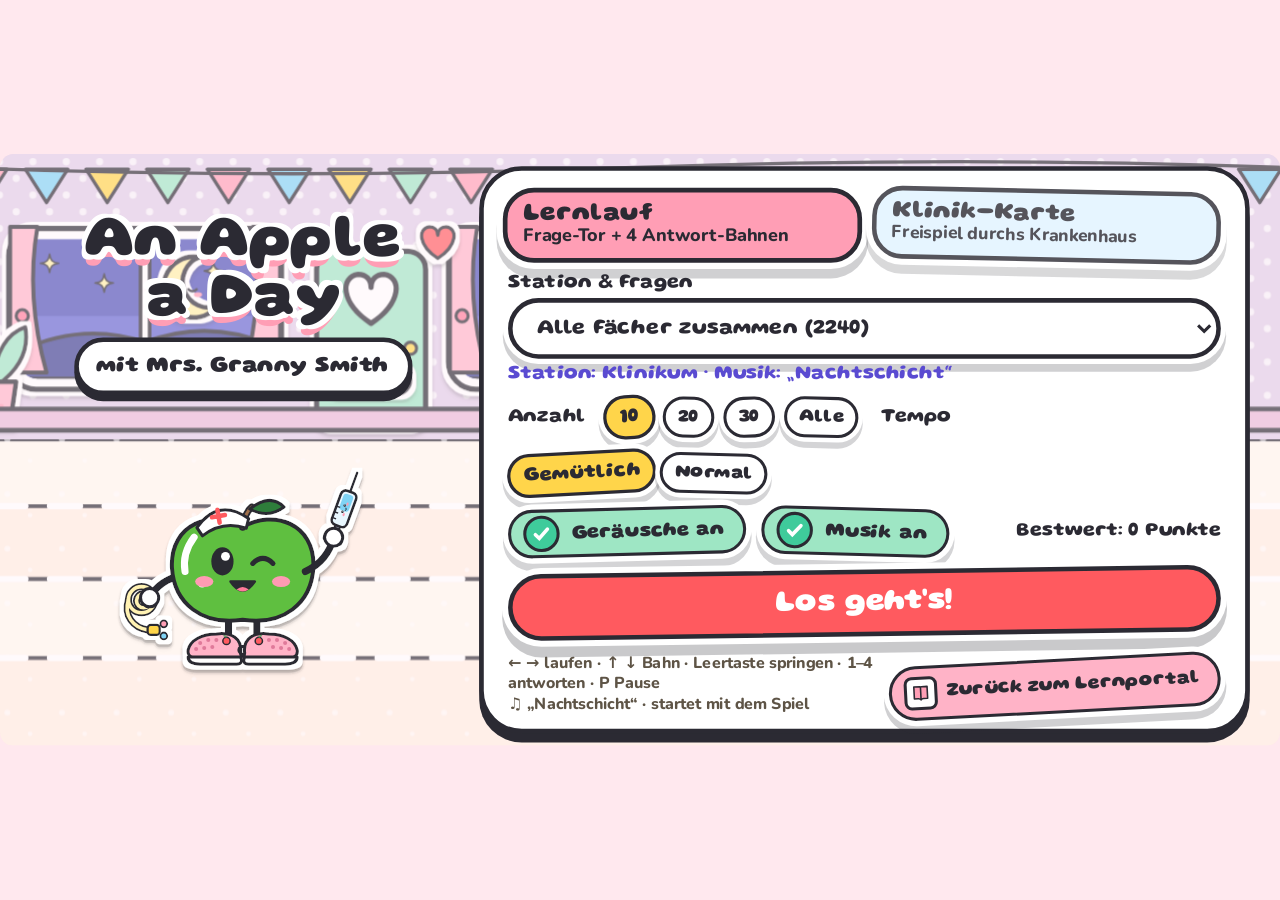
==== game/index.html @ 466144da "Initial project push" ====
<!DOCTYPE html>
<html lang="de">
<head>
<meta charset="utf-8">
<meta name="viewport" content="width=device-width, initial-scale=1, viewport-fit=cover">
<title>An Apple a Day</title>
<link rel="preconnect" href="https://fonts.googleapis.com">
<link rel="preconnect" href="https://fonts.gstatic.com" crossorigin>
<link href="https://fonts.googleapis.com/css2?family=Gluten:wght@500;700;800&family=Nunito:wght@700;800&display=swap" rel="stylesheet">
<link rel="stylesheet" href="game.css">
</head>
<body>
<div id="loading">Mrs. Granny Smith zieht ihre Crocs an …</div>
<div id="stage"><div id="wrap">
<canvas id="cv" aria-label="Spielfeld: Mrs. Granny Smith läuft durch den Krankenhausflur"></canvas>
<div id="hud" hidden>
 <div class="l"><button type="button" id="bPause" class="btn" aria-label="Pause"><svg width="16" height="16" viewBox="0 0 16 16" aria-hidden="true"><rect x="2" y="1" width="4" height="14" rx="2" fill="#2B2A33"></rect><rect x="10" y="1" width="4" height="14" rx="2" fill="#2B2A33"></rect></svg></button>
  <div class="chip" id="hHearts" aria-label="Leben"><svg width="20" height="18" viewBox="-12 -12 24 22" aria-hidden="true"><path d="M0 8 C-12 0 -12 -10 -5 -11 C-2 -11 0 -9 0 -6 C0 -9 2 -11 5 -11 C12 -10 12 0 0 8Z" fill="#FF5A5F" stroke="#2B2A33" stroke-width="2.2"></path></svg><svg width="20" height="18" viewBox="-12 -12 24 22" aria-hidden="true"><path d="M0 8 C-12 0 -12 -10 -5 -11 C-2 -11 0 -9 0 -6 C0 -9 2 -11 5 -11 C12 -10 12 0 0 8Z" fill="#FF5A5F" stroke="#2B2A33" stroke-width="2.2"></path></svg><svg width="20" height="18" viewBox="-12 -12 24 22" aria-hidden="true"><path d="M0 8 C-12 0 -12 -10 -5 -11 C-2 -11 0 -9 0 -6 C0 -9 2 -11 5 -11 C12 -10 12 0 0 8Z" fill="#FF5A5F" stroke="#2B2A33" stroke-width="2.2"></path></svg><svg width="20" height="18" viewBox="-12 -12 24 22" aria-hidden="true"><path d="M0 8 C-12 0 -12 -10 -5 -11 C-2 -11 0 -9 0 -6 C0 -9 2 -11 5 -11 C12 -10 12 0 0 8Z" fill="#FF5A5F" stroke="#2B2A33" stroke-width="2.2"></path></svg><svg width="20" height="18" viewBox="-12 -12 24 22" aria-hidden="true"><path d="M0 8 C-12 0 -12 -10 -5 -11 C-2 -11 0 -9 0 -6 C0 -9 2 -11 5 -11 C12 -10 12 0 0 8Z" fill="#FF5A5F" stroke="#2B2A33" stroke-width="2.2"></path></svg></div>
  <div class="chip" id="hProg">Frage 1 / 10</div></div>
 <div class="r"><button type="button" class="btn musbtn" id="bSfx" aria-pressed="true" aria-label="Toneffekte ausschalten"><svg width="20" height="20" viewBox="0 0 20 20" aria-hidden="true"><path d="M3 8 h3 l5 -4 v12 l-5 -4 h-3z" fill="#2B2A33"></path><path d="M14 7 q2 3 0 6 M16 5 q4 5 0 10" stroke="#2B2A33" stroke-width="1.8" fill="none" stroke-linecap="round"></path><path class="x" d="M2 2 L18 18" stroke="#FF3D6E" stroke-width="2.8" stroke-linecap="round"></path></svg></button><button type="button" class="btn musbtn" id="bMus" aria-pressed="true" aria-label="Musik ausschalten"><svg width="20" height="20" viewBox="0 0 20 20" aria-hidden="true"><path d="M7 15 V4 l9 -2 v11" fill="none" stroke="#2B2A33" stroke-width="2.2" stroke-linejoin="round"></path><circle cx="5" cy="15" r="2.6" fill="#2B2A33"></circle><circle cx="14" cy="13" r="2.6" fill="#2B2A33"></circle><path class="x" d="M2 2 L18 18" stroke="#FF3D6E" stroke-width="2.8" stroke-linecap="round"></path></svg></button><div class="chip" id="hLvl" style="background:#E0F3FF">Level 1</div><div class="chip" style="background:#EDE6FF" id="hTod">Nachtdienst</div>
  <div class="chip"><svg width="18" height="18" viewBox="-9 -10 18 20" aria-hidden="true"><circle cx="0" cy="1" r="7" fill="#FF5A5F" stroke="#2B2A33" stroke-width="2"></circle><path d="M0 -6 q1 -3 3 -3" stroke="#2B2A33" stroke-width="2" fill="none"></path></svg><span id="hApples">0</span></div>
  <div class="chip"><span id="hScore">0</span>&nbsp;P</div>
  <div class="chip"><span id="hStreak">×1</span></div></div>
</div>
<div id="qbar" hidden><div id="qText"></div><div id="qSrc" hidden></div><div id="qOpts" hidden></div><div id="qRes" class="qres" hidden></div></div>
<canvas id="cvTop" aria-hidden="true"></canvas>
<div id="ctrl" hidden><div class="col"><button type="button" class="btn" id="bUp" aria-label="Bahn nach oben">▲</button><button type="button" class="btn" id="bDn" aria-label="Bahn nach unten">▼</button></div><div class="col"><div style="display:flex;gap:8px"><button type="button" class="btn" id="bL" aria-label="Zurück laufen">◀</button><button type="button" class="btn" id="bR" aria-label="Vorwärts laufen">▶</button></div><button type="button" class="btn" id="bJump">Springen</button></div></div>

<div id="menu" class="ov" hidden>
 <div class="left">
  <div class="title">An Apple<br>a Day</div>
  <div class="two"><span class="chip">mit Mrs. Granny Smith</span></div>
  <img id="mApple" alt="Mrs. Granny Smith winkt mit Spritze und Katheter">
 </div>
 <div class="right card">
  <div class="modes">
   <button type="button" class="btn mode" data-mode="lern" aria-pressed="true"><span>Lernlauf</span><small>Frage-Tor + 4 Antwort-Bahnen</small></button>
   <button type="button" class="btn mode" data-mode="karte" aria-pressed="false"><span>Klinik-Karte</span><small>Freispiel durchs Krankenhaus</small></button>
  </div>
  <div id="mLern" style="display:flex;flex-direction:column;gap:9px">
   <label class="lbl" id="mSubjRow" for="mSubj" style="display:flex;flex-direction:column;gap:4px">Station &amp; Fragen<select id="mSubj"></select></label><span id="mStation" class="lbl" style="color:#5A4BD1;margin-top:-4px">Station: Klinikum</span>
   <div class="row"><span id="mCount" style="display:contents"><span class="lbl">Anzahl</span><div class="seg" role="group" aria-label="Anzahl Fragen"><button type="button" data-count="10">10</button><button type="button" data-count="20">20</button><button type="button" data-count="30">30</button><button type="button" data-count="0">Alle</button></div></span>
   <span class="lbl" style="margin-left:2px">Tempo</span><div class="seg" role="group" aria-label="Tempo"><button type="button" data-tempo="gemuetlich">Gemütlich</button><button type="button" data-tempo="normal">Normal</button></div></div>
  </div>
  <div class="row"><button type="button" class="btn tog" id="mSfx" aria-pressed="true">Geräusche an</button><button type="button" class="btn tog" id="mMus" aria-pressed="true">Musik an</button><span class="lbl" id="mBest" style="margin-left:auto">Bestwert: 0</span></div>
  <button type="button" class="btn" id="mStart">Los geht's!</button>
  <div class="foot"><span>← → laufen · ↑ ↓ Bahn · Leertaste springen · 1–4 antworten · P Pause<br><span class="musinfo">♫ Lo-Fi</span></span><a class="portal" href="../index.html#start" onclick="if(parent!==window){parent.postMessage('aad-back','*');return false}">Zurück zum Lernportal</a></div>
 </div>
</div>

<div id="mapUi" hidden>
 <button type="button" class="btn" id="kBack">‹ Menü</button>
 <div class="top"><div class="chip" id="kWhere">Erdgeschoss</div><div class="chip" id="kStars">★ 0 / 33</div><button type="button" class="btn musbtn" id="kSfx" aria-pressed="true" aria-label="Toneffekte ausschalten"><svg width="20" height="20" viewBox="0 0 20 20" aria-hidden="true"><path d="M3 8 h3 l5 -4 v12 l-5 -4 h-3z" fill="#2B2A33"></path><path d="M14 7 q2 3 0 6 M16 5 q4 5 0 10" stroke="#2B2A33" stroke-width="1.8" fill="none" stroke-linecap="round"></path><path class="x" d="M2 2 L18 18" stroke="#FF3D6E" stroke-width="2.8" stroke-linecap="round"></path></svg></button><button type="button" class="btn musbtn" id="kMus" aria-pressed="true" aria-label="Musik ausschalten"><svg width="20" height="20" viewBox="0 0 20 20" aria-hidden="true"><path d="M7 15 V4 l9 -2 v11" fill="none" stroke="#2B2A33" stroke-width="2.2" stroke-linejoin="round"></path><circle cx="5" cy="15" r="2.6" fill="#2B2A33"></circle><circle cx="14" cy="13" r="2.6" fill="#2B2A33"></circle><path class="x" d="M2 2 L18 18" stroke="#FF3D6E" stroke-width="2.8" stroke-linecap="round"></path></svg></button></div>
 <div class="hint">Station oder Namen anklicken = direkt öffnen · ← → laufen · ↑ ↓ Lift · Leertaste: betreten · Esc Menü</div>
</div>
<div id="mapCard" class="ov" hidden role="dialog" aria-modal="true" aria-labelledby="kcName"><div class="card"><img id="kcImg" alt="Mrs. Granny Smith jubelt"><div><div id="kcStars">☆☆☆</div><h2 id="kcName">Station</h2><div class="sub" id="kcSub"></div><div class="sub" id="kcMus" style="color:#5A4BD1"></div><div class="sub" id="kcBest" style="font-size:12px"></div><div class="row"><button type="button" class="btn" id="kcLern" style="background:#FF9EB5">Lernlauf</button><button type="button" class="btn" id="kcBack">Zurück</button></div><div class="sub" style="font-size:11.5px;margin-top:6px">Sterne: ab 5 Fragen · 50 % ★ · 75 % ★★ · 90 % ★★★</div></div></div></div>
<div id="visite" class="ov" hidden role="dialog" aria-modal="true" aria-labelledby="vName"><div class="card vcard"><img id="vImg" alt=""><div class="vbody"><div class="vhead"><span id="vName" class="g">Dr. Aubergine fragt:</span><span class="vtime"><span id="vSec">15</span> s</span></div><div class="vbar"><i id="vBar"></i></div><div id="vRule" style="font-weight:800;font-size:11.5px;color:#5E5446;margin-top:3px"></div><div id="vQ" class="g"></div><div id="vSrc" hidden></div><div id="vOpts"></div><div id="vFb" class="vfb"></div></div></div></div>
<div id="task" class="ov" hidden role="dialog" aria-modal="true" aria-labelledby="tName"><div class="card tcard"><img id="tImg" alt=""><div class="vbody"><div class="vhead"><span id="tName" class="g">Aufgabe</span><span class="vtime"><span id="tSec">10</span> s</span></div><div class="vbar"><i id="tBar"></i></div><div id="tRule" style="font-weight:800;font-size:11px;color:#5E5446"></div><div id="tBody"></div><div id="tFb" class="vfb"></div></div></div></div>
<div id="pauseOv" class="ov" hidden><div class="card"><img id="pApple" alt="Mrs. Granny Smith macht ein Nickerchen"><div style="display:flex;flex-direction:column;gap:10px"><div class="g" style="font-weight:800;font-size:30px">Pause</div><div class="musinfo" style="font-size:12px;font-weight:800;color:#5E5446;max-width:240px"></div><button type="button" class="btn" id="pResume" style="background:#7FE0B9">Weiter</button><button type="button" class="btn" id="pMenu">Zum Menü</button></div></div></div>

<div id="result" class="ov" hidden><div class="card"><h2 id="rTitle">Schicht geschafft!</h2><div id="rStats"></div><div id="rWrong"></div><div class="row" style="justify-content:flex-end"><button type="button" class="btn" id="rMenu">Menü</button><button type="button" class="btn" id="rAgain" style="background:#FF5A5F;color:#fff">Nochmal</button></div></div></div>
</div></div>
<div id="rot" hidden><div class="title" style="font-size:30px">Dreh dein Handy quer</div><p style="font-weight:800;margin:0">Das Spiel ist fürs Querformat gemacht.</p><button type="button" class="btn" id="rotOk">Trotzdem spielen</button></div>
<script>
(function(){
  var V='1'; /* bei Änderungen hochzählen, damit Browser neue Dateien laden */
  var get=function(u){ return fetch(u+'?v='+V).then(function(r){ if(!r.ok) throw new Error(u); return r.json(); }); };
  var load=function(u){ return new Promise(function(ok,no){ var s=document.createElement('script'); s.src=u+'?v='+V; s.onload=ok; s.onerror=no; document.body.appendChild(s); }); };
  Promise.all([get('data/sprites.json'),get('data/questions.json')]).then(function(r){
    window.GAME_SPR=r[0]; window.GAME_QD=r[1];
    return load('lofi.js');
  }).then(function(){ return load('game.js'); }).catch(function(e){
    document.body.insertAdjacentHTML('afterbegin','<p style="padding:24px;font-family:system-ui">Das Spiel konnte nicht geladen werden. Bitte die Seite über einen Webserver öffnen (GitHub Pages oder <code>python3 -m http.server</code>).</p>');
  });
})();
</script>
</body>
</html>
---- game/game.css ----
:root{--dk:#2B2A33}
*{box-sizing:border-box}
html,body{margin:0;height:100%;background:#FFE8EE;overflow:hidden;touch-action:manipulation;-webkit-user-select:none;user-select:none}
body{display:flex;align-items:center;justify-content:center;font-family:Nunito,system-ui,sans-serif;color:var(--dk);padding:env(safe-area-inset-top) env(safe-area-inset-right) env(safe-area-inset-bottom) env(safe-area-inset-left)}
#stage{position:relative;overflow:hidden;border-radius:14px}
#wrap{position:absolute;left:0;top:0;width:844px;height:390px;transform-origin:0 0}
#cv{position:absolute;inset:0;width:844px;height:390px;display:block;touch-action:none}
#cvTop{position:absolute;inset:0;width:844px;height:390px;display:block;pointer-events:none}
[hidden]{display:none!important}
.g{font-family:Gluten,Fredoka,system-ui,sans-serif}
.pill,.btn,.chip{font-family:Gluten,Fredoka,system-ui,sans-serif;border:3px solid var(--dk);box-shadow:0 4px 0 var(--dk);border-radius:999px;background:#fff;color:var(--dk)}
.chip{height:38px;padding:0 12px;display:flex;align-items:center;gap:6px;font-weight:800;font-size:15px;white-space:nowrap}
.btn{min-height:44px;padding:0 18px;font-weight:800;font-size:16px;cursor:pointer;display:inline-flex;align-items:center;justify-content:center;gap:8px}
.btn:active{transform:translateY(3px);box-shadow:0 1px 0 var(--dk)}
.btn:focus-visible,select:focus-visible{outline:3px solid #5AB8F0;outline-offset:3px}
#hud{position:absolute;inset:0;pointer-events:none}
#hud .l,#hud .r{position:absolute;top:10px;display:flex;gap:8px;align-items:center}
#hud .l{left:12px}#hud .r{right:12px}
#bPause,.musbtn{pointer-events:auto;width:44px;height:44px;padding:0;border-radius:14px}
.musbtn .x{display:none}.musbtn.off{background:#F2F0F5}.musbtn.off .x{display:inline}
#qbar{position:absolute;top:58px;left:50%;transform:translateX(-50%);width:600px;max-width:600px;background:#fff;border:3px solid var(--dk);box-shadow:0 4px 0 var(--dk);border-radius:18px;padding:6px 14px;text-align:center;pointer-events:none}
#qSrc,#vSrc,.tsrc{font-size:11px;font-weight:700;line-height:1.25;color:#6B6152;margin-top:3px;opacity:.9;overflow:hidden;text-overflow:ellipsis;display:-webkit-box;-webkit-line-clamp:2;-webkit-box-orient:vertical}#qSrc{-webkit-line-clamp:1}
#qText{font-family:Gluten,Fredoka,system-ui,sans-serif;font-weight:700;font-size:15px;line-height:1.2}
#qOpts{display:grid;grid-template-columns:repeat(2,minmax(0,1fr));gap:3px 12px;margin-top:5px;text-align:left}
.qo{display:flex;gap:6px;align-items:flex-start;font-weight:800;font-size:12.5px;line-height:1.2}
.qo i{font-style:normal;flex:none;width:18px;height:18px;border-radius:50%;border:2px solid var(--dk);color:#fff;display:grid;place-items:center;font-family:Gluten,Fredoka,system-ui,sans-serif;font-size:10px}
.qo em{color:#8A8494}
.qo.dim{opacity:0.4}.qo.right{background:#DDF8EE;border-radius:8px;padding:1px 4px 1px 1px}
.qres{margin-top:4px;font-weight:800;font-size:14px;border-radius:10px;padding:3px 10px}
.qres.ok{background:#DDF8EE;color:#14694B}.qres.bad{background:#FFE3EC;color:#A01849}
#ctrl{position:absolute;left:10px;bottom:10px;display:none;gap:8px;align-items:flex-end}
@media (pointer:coarse){#ctrl:not([hidden]){display:flex}}
#ctrl .col{display:flex;flex-direction:column;gap:8px}
#ctrl .btn{width:54px;height:54px;padding:0;border-radius:18px;font-size:22px;background:rgba(255,255,255,0.92)}
#ctrl #bJump{width:116px;padding:0 12px;font-size:14px;background:#FFD54A}
.ov{position:absolute;inset:0;display:flex;align-items:center;justify-content:center;background:rgba(255,232,238,0.55)}
.card{background:#fff;border:3.5px solid var(--dk);box-shadow:0 6px 0 var(--dk);border-radius:28px}
/* Menü */
#menu{background:rgba(255,240,245,0.35);justify-content:space-between;padding:18px 20px;gap:16px}
#menu .left{width:280px;display:flex;flex-direction:column;align-items:center;gap:6px}
.title{font-family:Gluten,Fredoka,system-ui,sans-serif;font-weight:800;font-size:40px;line-height:0.95;text-align:center;text-shadow:3px 3px 0 #fff,-3px -3px 0 #fff,3px -3px 0 #fff,-3px 3px 0 #fff,0 7px 0 #FF9EB5}
.two{display:flex;align-items:center;gap:8px}
.badge{width:48px;height:48px;border-radius:50%;background:#FF5A5F;color:#fff;border:3px solid var(--dk);box-shadow:0 4px 0 var(--dk);display:grid;place-items:center;font-family:Gluten,Fredoka,system-ui,sans-serif;font-weight:800;font-size:24px}
#mApple{width:200px;height:auto;filter:drop-shadow(0 2px 0 rgba(43,42,51,0.1))}
#menu .right{flex:1;max-width:510px;padding:12px 16px 10px;display:flex;flex-direction:column;gap:9px}
.modes{display:grid;grid-template-columns:1fr 1fr;gap:10px}
.mode{border-radius:20px;text-align:left;padding:5px 10px;flex-direction:column;align-items:flex-start;gap:0;min-height:48px}
.mode small{font-family:Nunito,system-ui,sans-serif;font-weight:800;font-size:11.5px}
.mode[data-mode=lern]{background:#FFE3EC}.mode[data-mode=chill]{background:#DDF8EE}
.mode[aria-pressed=true][data-mode=lern]{background:#FF9EB5}.mode[aria-pressed=true][data-mode=chill]{background:#7FE0B9}
.mode[data-mode=karte]{background:#E0F3FF}.mode[aria-pressed=true][data-mode=karte]{background:#7FD3F5}
.mode small{line-height:1.15}
.mode{box-shadow:0 0 0 4px #fff,0 6px 0 4px rgba(43,42,51,0.22)}
.mode[data-mode=lern]{transform:rotate(-1.2deg)}.mode[data-mode=karte]{transform:rotate(1.2deg)}
.mode[aria-pressed=true]{transform:rotate(0) scale(1.03)}
.mode[aria-pressed=false]{opacity:0.8}
select{width:100%;height:40px;border-radius:999px;border:3px solid var(--dk);box-shadow:0 0 0 3.5px #fff,0 5px 0 3.5px rgba(43,42,51,0.22);background:#fff;padding:0 12px;font-family:Gluten,Fredoka,system-ui,sans-serif;font-weight:700;font-size:14px;color:var(--dk)}
.row{display:flex;gap:10px;align-items:center;flex-wrap:wrap}
.lbl{font-family:Gluten,Fredoka,system-ui,sans-serif;font-weight:700;font-size:13px}
.seg{display:inline-flex;gap:6px;padding:0 3px}
.seg button{border:2.5px solid var(--dk);border-radius:999px;background:#fff;font-family:Gluten,Fredoka,system-ui,sans-serif;font-weight:800;font-size:12px;padding:0 8px;height:27px;cursor:pointer;color:var(--dk);box-shadow:0 0 0 3px #fff,0 4px 0 3px rgba(43,42,51,0.2);transition:transform .12s}
.seg button:nth-child(odd){transform:rotate(-2deg)}.seg button:nth-child(even){transform:rotate(1.5deg)}
.seg button[aria-pressed=true]{background:#FFD54A;transform:rotate(-3deg) scale(1.08)}
.seg button:hover{transform:rotate(0) scale(1.06)}
.tog{min-height:32px;font-size:13px;padding:0 12px 0 8px;border-width:2.5px;box-shadow:0 0 0 3.5px #fff,0 5px 0 3.5px rgba(43,42,51,0.2);transform:rotate(-1.5deg)}
.tog+.tog{transform:rotate(1.5deg)}
.tog::before{content:'';width:20px;height:20px;border-radius:50%;border:2px solid var(--dk);background:#fff center/12px no-repeat}
.tog[aria-pressed=true]{background:#9EE6C4}.tog[aria-pressed=true]::before{background-color:#3FCB9B;background-image:url("data:image/svg+xml,%3Csvg xmlns='http://www.w3.org/2000/svg' viewBox='0 0 12 12'%3E%3Cpath d='M2 6.5l2.5 2.5L10 3' stroke='white' stroke-width='2.4' fill='none' stroke-linecap='round'/%3E%3C/svg%3E")}
.tog[aria-pressed=false]{background:#F2F0F5;color:#6B6475}.tog[aria-pressed=false]::before{background-color:#FFE3EC}
#mStart{min-height:44px;font-size:20px;background:#FF5A5F;color:#fff;box-shadow:0 0 0 4px #fff,0 7px 0 4px rgba(43,42,51,0.25);transform:rotate(-0.8deg)}
#mStart:hover{transform:rotate(0) scale(1.02)}
.foot{font-size:10.5px;line-height:1.3;font-weight:800;color:#5E5446;display:flex;justify-content:space-between;align-items:center;gap:10px;margin-top:2px}
.foot a.portal{flex:none;align-self:flex-end;display:inline-flex;align-items:center;gap:6px;text-decoration:none;font-family:Gluten,Fredoka,system-ui,sans-serif;font-weight:800;font-size:12.5px;color:var(--dk);background:#FFB3C7;border:2.5px solid var(--dk);border-radius:999px;padding:5px 12px 5px 8px;box-shadow:0 0 0 3.5px #fff,0 5px 0 3.5px rgba(43,42,51,0.22);transform:rotate(-3deg);white-space:nowrap}
.foot a.portal:hover{transform:rotate(0) scale(1.05)}
.foot a.portal::before{content:'';width:18px;height:18px;border-radius:5px;border:2px solid var(--dk);background:#fff url("data:image/svg+xml,%3Csvg xmlns='http://www.w3.org/2000/svg' viewBox='0 0 16 16'%3E%3Cpath d='M3 3h4.5c.8 0 .5.5.5 1v9c-.3-.6-1-1-2-1H3zM13 3H8.5c-.8 0-.5.5-.5 1v9c.3-.6 1-1 2-1h3z' fill='%23FF9EB5' stroke='%232B2A33' stroke-width='1.2' stroke-linejoin='round'/%3E%3C/svg%3E") center/14px no-repeat}
/* Visite */
#visite{background:rgba(43,42,51,0.28)}
.vcard{width:700px;padding:14px 18px;display:flex;gap:14px;align-items:center}
#vImg{width:110px;flex:none}
.vbody{flex:1;display:flex;flex-direction:column;gap:7px;min-width:0}
.vhead{display:flex;justify-content:space-between;align-items:center}
#vName{font-weight:800;font-size:15px;color:#C2185B}
.vtime{font-family:Gluten,Fredoka,system-ui,sans-serif;font-weight:800;font-size:18px}
.vbar{height:10px;border-radius:999px;border:2.5px solid var(--dk);background:#F2F0F5;overflow:hidden}
.vbar i{display:block;height:100%;width:100%;background:#3FCB9B}
#vQ{font-weight:800;font-size:18px;line-height:1.2}
#vOpts{display:grid;grid-template-columns:repeat(2,minmax(0,1fr));gap:7px}
.vopt{display:flex;align-items:center;gap:8px;text-align:left;min-height:44px;padding:5px 10px;border-radius:16px;border:3px solid var(--dk);box-shadow:0 3px 0 var(--dk);background:#fff;font-family:Gluten,Fredoka,system-ui,sans-serif;font-weight:700;font-size:13.5px;line-height:1.15;color:var(--dk);cursor:pointer}
.vopt i{font-style:normal;flex:none;width:24px;height:24px;border-radius:50%;border:2.5px solid var(--dk);color:#fff;display:grid;place-items:center;font-size:12px}
.vopt:hover{background:#FFF6C9}.vopt:focus-visible{outline:3px solid #5AB8F0;outline-offset:2px}
.vopt.right{background:#DDF8EE}.vopt.wrong{background:#FFE3EC}.vopt.dim{opacity:0.45}
.vfb{min-height:18px;font-weight:800;font-size:14px}.vfb.ok{color:#14694B}.vfb.bad{color:#A01849}
/* Figuren-Aufgaben */
#task{background:rgba(43,42,51,0.28)}
.tcard{width:760px;max-height:370px;padding:12px 16px;display:flex;gap:12px;align-items:flex-start}
#tImg{width:92px;flex:none;margin-top:18px}
#tName{font-weight:800;font-size:15px;color:#5A4BD1}
#tBody{display:flex;flex-direction:column;gap:6px;min-height:0;touch-action:none}
.tk{font-family:Gluten,Fredoka,system-ui,sans-serif;font-weight:800;font-size:15px}
.tsub{font-size:11.5px;font-weight:800;color:#6B6475;margin-top:-4px}
.tq{font-weight:800;font-size:15px;line-height:1.2}
.tst{font-size:15px;background:#FFF6C9;border:2.5px solid var(--dk);border-radius:14px;padding:5px 10px}
.tfb{display:grid;grid-template-columns:1fr 1fr;gap:10px}.tfb .vopt{justify-content:center;font-size:17px;min-height:50px}
.tm{display:flex;flex-direction:column;gap:5px}
.trow{display:grid;grid-template-columns:1fr 230px;gap:8px;align-items:center}
.tmq{font-weight:700;font-size:12.5px;line-height:1.15}
.tzone{min-height:36px;border:2.5px dashed #9C94A8;border-radius:12px;display:flex;align-items:center;padding:2px;background:#FAF8FC;position:relative}
.tzone.good{border:2.5px solid #3FCB9B;background:#DDF8EE}.tzone.bad{border:2.5px solid #FF5A5F;background:#FFE3EC}
.tzone.bad::after{content:'→ ' attr(data-sol);position:absolute;left:4px;right:4px;bottom:-14px;font-size:10px;font-weight:800;color:#14694B;white-space:nowrap;overflow:hidden;text-overflow:ellipsis}
.tpool{display:flex;flex-wrap:wrap;gap:6px;min-height:38px;padding:4px;border-radius:12px;background:#F2F0F5}
.tchip{display:inline-flex;align-items:center;max-width:226px;padding:5px 10px;border:2.5px solid var(--dk);border-radius:999px;background:#fff;box-shadow:0 3px 0 var(--dk);font-family:Gluten,Fredoka,system-ui,sans-serif;font-weight:700;font-size:12px;line-height:1.1;cursor:grab;user-select:none;touch-action:none}
.tzone .tchip{width:100%;max-width:none;box-shadow:none}
.tchip.sel,.titem.sel{outline:3px solid #5AB8F0;outline-offset:2px}
.tchip.drag,.titem.drag{position:relative;z-index:5;box-shadow:0 8px 14px rgba(43,42,51,0.3);cursor:grabbing;transition:none}
.tord{list-style:none;margin:0;padding:0;display:flex;flex-direction:column;gap:5px}
.titem{display:flex;align-items:center;gap:8px;padding:5px 10px;border:2.5px solid var(--dk);border-radius:14px;background:#fff;box-shadow:0 3px 0 var(--dk);font-weight:800;font-size:13px;cursor:grab;user-select:none;touch-action:none}
.titem i{font-style:normal;flex:none;width:22px;height:22px;border-radius:50%;background:#B9A8FF;border:2px solid var(--dk);display:grid;place-items:center;font-family:Gluten,Fredoka,system-ui,sans-serif;font-size:11px}
.titem.good{background:#DDF8EE}.titem.bad{background:#FFE3EC}
.tcheck{align-self:flex-end;min-height:38px;background:#FFD54A}.tcheck:disabled{opacity:0.45}
/* Pause & Ergebnis */
#pauseOv .card{padding:18px 26px;display:flex;align-items:center;gap:18px}
#pApple{width:120px}
#result .card{width:640px;max-height:360px;padding:16px 20px;display:flex;flex-direction:column;gap:10px}
#result h2{margin:0;font-family:Gluten,Fredoka,system-ui,sans-serif;font-size:28px}
#rStats{display:flex;gap:8px;flex-wrap:wrap}
#rStats .pill{padding:4px 12px;font-weight:800;font-size:14px;box-shadow:0 3px 0 var(--dk)}
#rStats .gold{background:#FFD54A}
#rWrong{overflow:auto;flex:1;min-height:0;display:flex;flex-direction:column;gap:8px;padding-right:4px}
#rWrong h3{margin:0;font-family:Gluten,Fredoka,system-ui,sans-serif;font-size:16px}
.wr{background:#FFF6F8;border:2px solid #F3C4D2;border-radius:14px;padding:8px 10px;font-size:13px;line-height:1.35}
.wr .ok{color:#14694B;font-weight:800}.wr .no{color:#A01849;font-weight:700}.wr .ex{margin-top:2px}.wr .src{color:#6B6475;font-size:11.5px;margin-top:2px}
.allok{font-family:Gluten,Fredoka,system-ui,sans-serif;font-weight:700;font-size:16px;margin:4px 0}
#mapUi{position:absolute;inset:0;pointer-events:none}
#mapUi .top{position:absolute;top:8px;right:10px;display:flex;gap:8px;align-items:center;pointer-events:auto}
#mapUi .chip{height:34px;font-size:14px}
#kBack{position:absolute;left:58px;top:8px;pointer-events:auto;min-height:36px;padding:0 14px;font-size:14px}
#kStars{background:#FFF3CC}
#mapUi .hint{position:absolute;left:50%;bottom:6px;transform:translateX(-50%);background:rgba(255,255,255,0.92);border:2.5px solid var(--dk);border-radius:999px;padding:3px 12px;font-weight:800;font-size:11.5px;white-space:nowrap}
@media (pointer:coarse){#mapUi .hint{display:none}}
#mapCard .card{display:flex;gap:16px;align-items:center;padding:16px 22px;max-width:560px}
#mapCard img{width:120px;height:auto}
#mapCard h2{margin:0;font-family:Gluten,Fredoka,system-ui,sans-serif;font-size:26px;line-height:1.05}
#mapCard .sub{font-weight:800;font-size:13px;color:#5E5446}
#kcStars{font-size:24px;color:#E8A400;letter-spacing:2px;line-height:1}
#mapCard .row{display:flex;gap:8px;flex-wrap:wrap;margin-top:8px}
#mapCard .btn:disabled{opacity:0.5;cursor:not-allowed}
#rot{position:fixed;inset:0;background:#FFE8EE;display:flex;flex-direction:column;align-items:center;justify-content:center;gap:14px;z-index:20;text-align:center;padding:24px}
#loading{position:fixed;inset:0;display:grid;place-items:center;background:#FFE8EE;font-family:Gluten,Fredoka,system-ui,sans-serif;font-weight:800;font-size:22px;z-index:30}
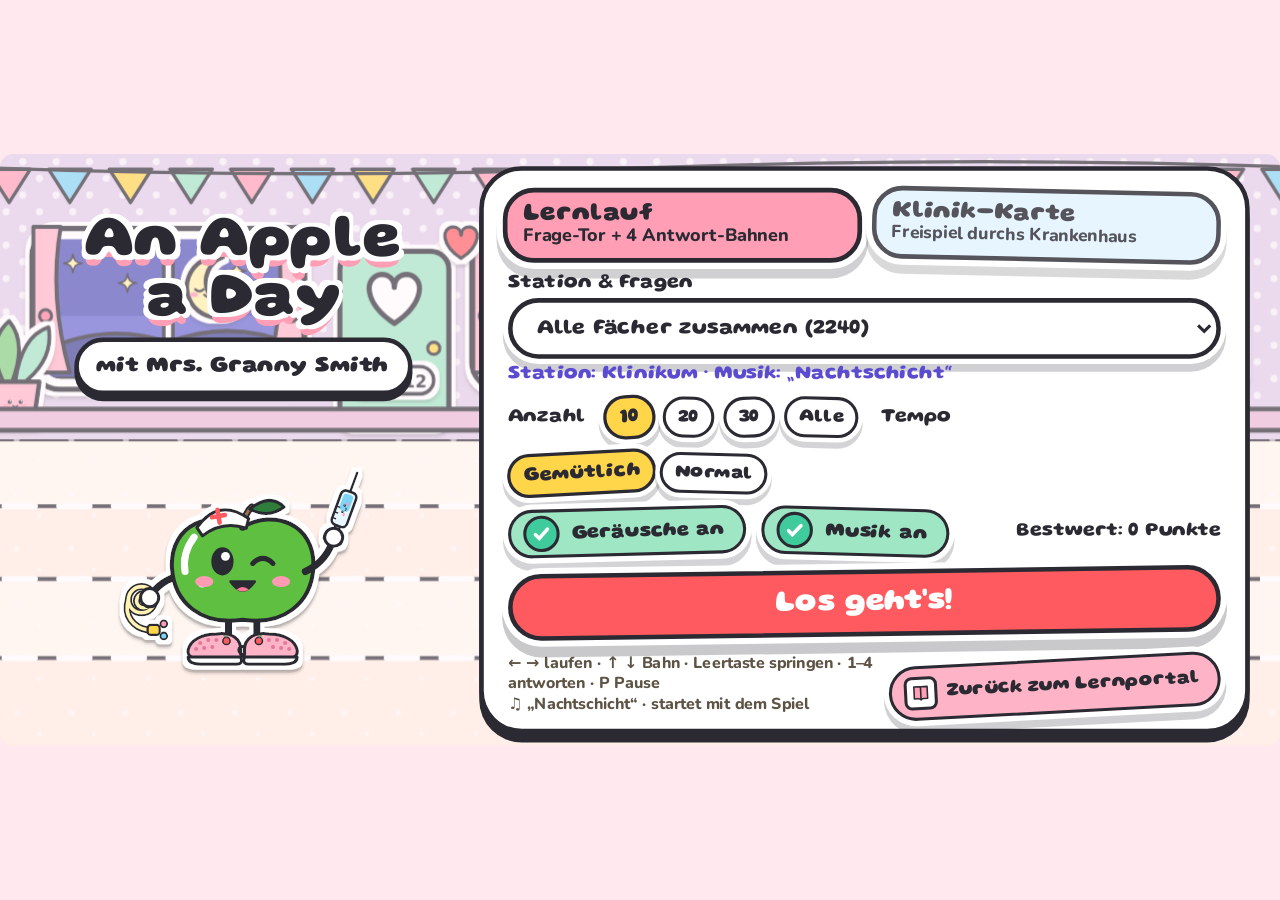
==== commit 6ce7609c: "Format code" ====
--- a/game/index.html
+++ b/game/index.html
@@ -1,67 +1,222 @@
 <!DOCTYPE html>
 <html lang="de">
+
 <head>
-<meta charset="utf-8">
-<meta name="viewport" content="width=device-width, initial-scale=1, viewport-fit=cover">
-<title>An Apple a Day</title>
-<link rel="preconnect" href="https://fonts.googleapis.com">
-<link rel="preconnect" href="https://fonts.gstatic.com" crossorigin>
-<link href="https://fonts.googleapis.com/css2?family=Gluten:wght@500;700;800&family=Nunito:wght@700;800&display=swap" rel="stylesheet">
-<link rel="stylesheet" href="game.css">
+  <meta charset="utf-8">
+  <meta name="viewport" content="width=device-width, initial-scale=1, viewport-fit=cover">
+  <title>An Apple a Day</title>
+  <link rel="preconnect" href="https://fonts.googleapis.com">
+  <link rel="preconnect" href="https://fonts.gstatic.com" crossorigin>
+  <link href="https://fonts.googleapis.com/css2?family=Gluten:wght@500;700;800&family=Nunito:wght@700;800&display=swap"
+    rel="stylesheet">
+  <link rel="stylesheet" href="game.css">
 </head>
+
 <body>
-<div id="loading">Mrs. Granny Smith zieht ihre Crocs an …</div>
-<div id="stage"><div id="wrap">
-<canvas id="cv" aria-label="Spielfeld: Mrs. Granny Smith läuft durch den Krankenhausflur"></canvas>
-<div id="hud" hidden>
- <div class="l"><button type="button" id="bPause" class="btn" aria-label="Pause"><svg width="16" height="16" viewBox="0 0 16 16" aria-hidden="true"><rect x="2" y="1" width="4" height="14" rx="2" fill="#2B2A33"></rect><rect x="10" y="1" width="4" height="14" rx="2" fill="#2B2A33"></rect></svg></button>
-  <div class="chip" id="hHearts" aria-label="Leben"><svg width="20" height="18" viewBox="-12 -12 24 22" aria-hidden="true"><path d="M0 8 C-12 0 -12 -10 -5 -11 C-2 -11 0 -9 0 -6 C0 -9 2 -11 5 -11 C12 -10 12 0 0 8Z" fill="#FF5A5F" stroke="#2B2A33" stroke-width="2.2"></path></svg><svg width="20" height="18" viewBox="-12 -12 24 22" aria-hidden="true"><path d="M0 8 C-12 0 -12 -10 -5 -11 C-2 -11 0 -9 0 -6 C0 -9 2 -11 5 -11 C12 -10 12 0 0 8Z" fill="#FF5A5F" stroke="#2B2A33" stroke-width="2.2"></path></svg><svg width="20" height="18" viewBox="-12 -12 24 22" aria-hidden="true"><path d="M0 8 C-12 0 -12 -10 -5 -11 C-2 -11 0 -9 0 -6 C0 -9 2 -11 5 -11 C12 -10 12 0 0 8Z" fill="#FF5A5F" stroke="#2B2A33" stroke-width="2.2"></path></svg><svg width="20" height="18" viewBox="-12 -12 24 22" aria-hidden="true"><path d="M0 8 C-12 0 -12 -10 -5 -11 C-2 -11 0 -9 0 -6 C0 -9 2 -11 5 -11 C12 -10 12 0 0 8Z" fill="#FF5A5F" stroke="#2B2A33" stroke-width="2.2"></path></svg><svg width="20" height="18" viewBox="-12 -12 24 22" aria-hidden="true"><path d="M0 8 C-12 0 -12 -10 -5 -11 C-2 -11 0 -9 0 -6 C0 -9 2 -11 5 -11 C12 -10 12 0 0 8Z" fill="#FF5A5F" stroke="#2B2A33" stroke-width="2.2"></path></svg></div>
-  <div class="chip" id="hProg">Frage 1 / 10</div></div>
- <div class="r"><button type="button" class="btn musbtn" id="bSfx" aria-pressed="true" aria-label="Toneffekte ausschalten"><svg width="20" height="20" viewBox="0 0 20 20" aria-hidden="true"><path d="M3 8 h3 l5 -4 v12 l-5 -4 h-3z" fill="#2B2A33"></path><path d="M14 7 q2 3 0 6 M16 5 q4 5 0 10" stroke="#2B2A33" stroke-width="1.8" fill="none" stroke-linecap="round"></path><path class="x" d="M2 2 L18 18" stroke="#FF3D6E" stroke-width="2.8" stroke-linecap="round"></path></svg></button><button type="button" class="btn musbtn" id="bMus" aria-pressed="true" aria-label="Musik ausschalten"><svg width="20" height="20" viewBox="0 0 20 20" aria-hidden="true"><path d="M7 15 V4 l9 -2 v11" fill="none" stroke="#2B2A33" stroke-width="2.2" stroke-linejoin="round"></path><circle cx="5" cy="15" r="2.6" fill="#2B2A33"></circle><circle cx="14" cy="13" r="2.6" fill="#2B2A33"></circle><path class="x" d="M2 2 L18 18" stroke="#FF3D6E" stroke-width="2.8" stroke-linecap="round"></path></svg></button><div class="chip" id="hLvl" style="background:#E0F3FF">Level 1</div><div class="chip" style="background:#EDE6FF" id="hTod">Nachtdienst</div>
-  <div class="chip"><svg width="18" height="18" viewBox="-9 -10 18 20" aria-hidden="true"><circle cx="0" cy="1" r="7" fill="#FF5A5F" stroke="#2B2A33" stroke-width="2"></circle><path d="M0 -6 q1 -3 3 -3" stroke="#2B2A33" stroke-width="2" fill="none"></path></svg><span id="hApples">0</span></div>
-  <div class="chip"><span id="hScore">0</span>&nbsp;P</div>
-  <div class="chip"><span id="hStreak">×1</span></div></div>
-</div>
-<div id="qbar" hidden><div id="qText"></div><div id="qSrc" hidden></div><div id="qOpts" hidden></div><div id="qRes" class="qres" hidden></div></div>
-<canvas id="cvTop" aria-hidden="true"></canvas>
-<div id="ctrl" hidden><div class="col"><button type="button" class="btn" id="bUp" aria-label="Bahn nach oben">▲</button><button type="button" class="btn" id="bDn" aria-label="Bahn nach unten">▼</button></div><div class="col"><div style="display:flex;gap:8px"><button type="button" class="btn" id="bL" aria-label="Zurück laufen">◀</button><button type="button" class="btn" id="bR" aria-label="Vorwärts laufen">▶</button></div><button type="button" class="btn" id="bJump">Springen</button></div></div>
-
-<div id="menu" class="ov" hidden>
- <div class="left">
-  <div class="title">An Apple<br>a Day</div>
-  <div class="two"><span class="chip">mit Mrs. Granny Smith</span></div>
-  <img id="mApple" alt="Mrs. Granny Smith winkt mit Spritze und Katheter">
- </div>
- <div class="right card">
-  <div class="modes">
-   <button type="button" class="btn mode" data-mode="lern" aria-pressed="true"><span>Lernlauf</span><small>Frage-Tor + 4 Antwort-Bahnen</small></button>
-   <button type="button" class="btn mode" data-mode="karte" aria-pressed="false"><span>Klinik-Karte</span><small>Freispiel durchs Krankenhaus</small></button>
+  <div id="loading">Mrs. Granny Smith zieht ihre Crocs an …</div>
+  <div id="stage">
+    <div id="wrap">
+      <canvas id="cv" aria-label="Spielfeld: Mrs. Granny Smith läuft durch den Krankenhausflur"></canvas>
+      <div id="hud" hidden>
+        <div class="l"><button type="button" id="bPause" class="btn" aria-label="Pause"><svg width="16" height="16"
+              viewBox="0 0 16 16" aria-hidden="true">
+              <rect x="2" y="1" width="4" height="14" rx="2" fill="#2B2A33"></rect>
+              <rect x="10" y="1" width="4" height="14" rx="2" fill="#2B2A33"></rect>
+            </svg></button>
+          <div class="chip" id="hHearts" aria-label="Leben"><svg width="20" height="18" viewBox="-12 -12 24 22"
+              aria-hidden="true">
+              <path d="M0 8 C-12 0 -12 -10 -5 -11 C-2 -11 0 -9 0 -6 C0 -9 2 -11 5 -11 C12 -10 12 0 0 8Z" fill="#FF5A5F"
+                stroke="#2B2A33" stroke-width="2.2"></path>
+            </svg><svg width="20" height="18" viewBox="-12 -12 24 22" aria-hidden="true">
+              <path d="M0 8 C-12 0 -12 -10 -5 -11 C-2 -11 0 -9 0 -6 C0 -9 2 -11 5 -11 C12 -10 12 0 0 8Z" fill="#FF5A5F"
+                stroke="#2B2A33" stroke-width="2.2"></path>
+            </svg><svg width="20" height="18" viewBox="-12 -12 24 22" aria-hidden="true">
+              <path d="M0 8 C-12 0 -12 -10 -5 -11 C-2 -11 0 -9 0 -6 C0 -9 2 -11 5 -11 C12 -10 12 0 0 8Z" fill="#FF5A5F"
+                stroke="#2B2A33" stroke-width="2.2"></path>
+            </svg><svg width="20" height="18" viewBox="-12 -12 24 22" aria-hidden="true">
+              <path d="M0 8 C-12 0 -12 -10 -5 -11 C-2 -11 0 -9 0 -6 C0 -9 2 -11 5 -11 C12 -10 12 0 0 8Z" fill="#FF5A5F"
+                stroke="#2B2A33" stroke-width="2.2"></path>
+            </svg><svg width="20" height="18" viewBox="-12 -12 24 22" aria-hidden="true">
+              <path d="M0 8 C-12 0 -12 -10 -5 -11 C-2 -11 0 -9 0 -6 C0 -9 2 -11 5 -11 C12 -10 12 0 0 8Z" fill="#FF5A5F"
+                stroke="#2B2A33" stroke-width="2.2"></path>
+            </svg></div>
+          <div class="chip" id="hProg">Frage 1 / 10</div>
+        </div>
+        <div class="r"><button type="button" class="btn musbtn" id="bSfx" aria-pressed="true"
+            aria-label="Toneffekte ausschalten"><svg width="20" height="20" viewBox="0 0 20 20" aria-hidden="true">
+              <path d="M3 8 h3 l5 -4 v12 l-5 -4 h-3z" fill="#2B2A33"></path>
+              <path d="M14 7 q2 3 0 6 M16 5 q4 5 0 10" stroke="#2B2A33" stroke-width="1.8" fill="none"
+                stroke-linecap="round"></path>
+              <path class="x" d="M2 2 L18 18" stroke="#FF3D6E" stroke-width="2.8" stroke-linecap="round"></path>
+            </svg></button><button type="button" class="btn musbtn" id="bMus" aria-pressed="true"
+            aria-label="Musik ausschalten"><svg width="20" height="20" viewBox="0 0 20 20" aria-hidden="true">
+              <path d="M7 15 V4 l9 -2 v11" fill="none" stroke="#2B2A33" stroke-width="2.2" stroke-linejoin="round">
+              </path>
+              <circle cx="5" cy="15" r="2.6" fill="#2B2A33"></circle>
+              <circle cx="14" cy="13" r="2.6" fill="#2B2A33"></circle>
+              <path class="x" d="M2 2 L18 18" stroke="#FF3D6E" stroke-width="2.8" stroke-linecap="round"></path>
+            </svg></button>
+          <div class="chip" id="hLvl" style="background:#E0F3FF">Level 1</div>
+          <div class="chip" style="background:#EDE6FF" id="hTod">Nachtdienst</div>
+          <div class="chip"><svg width="18" height="18" viewBox="-9 -10 18 20" aria-hidden="true">
+              <circle cx="0" cy="1" r="7" fill="#FF5A5F" stroke="#2B2A33" stroke-width="2"></circle>
+              <path d="M0 -6 q1 -3 3 -3" stroke="#2B2A33" stroke-width="2" fill="none"></path>
+            </svg><span id="hApples">0</span></div>
+          <div class="chip"><span id="hScore">0</span>&nbsp;P</div>
+          <div class="chip"><span id="hStreak">×1</span></div>
+        </div>
+      </div>
+      <div id="qbar" hidden>
+        <div id="qText"></div>
+        <div id="qSrc" hidden></div>
+        <div id="qOpts" hidden></div>
+        <div id="qRes" class="qres" hidden></div>
+      </div>
+      <canvas id="cvTop" aria-hidden="true"></canvas>
+      <div id="ctrl" hidden>
+        <div class="col"><button type="button" class="btn" id="bUp" aria-label="Bahn nach oben">▲</button><button
+            type="button" class="btn" id="bDn" aria-label="Bahn nach unten">▼</button></div>
+        <div class="col">
+          <div style="display:flex;gap:8px"><button type="button" class="btn" id="bL"
+              aria-label="Zurück laufen">◀</button><button type="button" class="btn" id="bR"
+              aria-label="Vorwärts laufen">▶</button></div><button type="button" class="btn"
+            id="bJump">Springen</button>
+        </div>
+      </div>
+
+      <div id="menu" class="ov" hidden>
+        <div class="left">
+          <div class="title">An Apple<br>a Day</div>
+          <div class="two"><span class="chip">mit Mrs. Granny Smith</span></div>
+          <img id="mApple" alt="Mrs. Granny Smith winkt mit Spritze und Katheter">
+        </div>
+        <div class="right card">
+          <div class="modes">
+            <button type="button" class="btn mode" data-mode="lern"
+              aria-pressed="true"><span>Lernlauf</span><small>Frage-Tor + 4 Antwort-Bahnen</small></button>
+            <button type="button" class="btn mode" data-mode="karte"
+              aria-pressed="false"><span>Klinik-Karte</span><small>Freispiel durchs Krankenhaus</small></button>
+          </div>
+          <div id="mLern" style="display:flex;flex-direction:column;gap:9px">
+            <label class="lbl" id="mSubjRow" for="mSubj" style="display:flex;flex-direction:column;gap:4px">Station
+              &amp; Fragen<select id="mSubj"></select></label><span id="mStation" class="lbl"
+              style="color:#5A4BD1;margin-top:-4px">Station: Klinikum</span>
+            <div class="row"><span id="mCount" style="display:contents"><span class="lbl">Anzahl</span>
+                <div class="seg" role="group" aria-label="Anzahl Fragen"><button type="button"
+                    data-count="10">10</button><button type="button" data-count="20">20</button><button type="button"
+                    data-count="30">30</button><button type="button" data-count="0">Alle</button></div>
+              </span>
+              <span class="lbl" style="margin-left:2px">Tempo</span>
+              <div class="seg" role="group" aria-label="Tempo"><button type="button"
+                  data-tempo="gemuetlich">Gemütlich</button><button type="button" data-tempo="normal">Normal</button>
+              </div>
+            </div>
+          </div>
+          <div class="row"><button type="button" class="btn tog" id="mSfx" aria-pressed="true">Geräusche
+              an</button><button type="button" class="btn tog" id="mMus" aria-pressed="true">Musik an</button><span
+              class="lbl" id="mBest" style="margin-left:auto">Bestwert: 0</span></div>
+          <button type="button" class="btn" id="mStart">Los geht's!</button>
+          <div class="foot"><span>← → laufen · ↑ ↓ Bahn · Leertaste springen · 1–4 antworten · P Pause<br><span
+                class="musinfo">♫ Lo-Fi</span></span><a class="portal" href="../index.html#start"
+              onclick="if(parent!==window){parent.postMessage('aad-back','*');return false}">Zurück zum Lernportal</a>
+          </div>
+        </div>
+      </div>
+
+      <div id="mapUi" hidden>
+        <button type="button" class="btn" id="kBack">‹ Menü</button>
+        <div class="top">
+          <div class="chip" id="kWhere">Erdgeschoss</div>
+          <div class="chip" id="kStars">★ 0 / 33</div><button type="button" class="btn musbtn" id="kSfx"
+            aria-pressed="true" aria-label="Toneffekte ausschalten"><svg width="20" height="20" viewBox="0 0 20 20"
+              aria-hidden="true">
+              <path d="M3 8 h3 l5 -4 v12 l-5 -4 h-3z" fill="#2B2A33"></path>
+              <path d="M14 7 q2 3 0 6 M16 5 q4 5 0 10" stroke="#2B2A33" stroke-width="1.8" fill="none"
+                stroke-linecap="round"></path>
+              <path class="x" d="M2 2 L18 18" stroke="#FF3D6E" stroke-width="2.8" stroke-linecap="round"></path>
+            </svg></button><button type="button" class="btn musbtn" id="kMus" aria-pressed="true"
+            aria-label="Musik ausschalten"><svg width="20" height="20" viewBox="0 0 20 20" aria-hidden="true">
+              <path d="M7 15 V4 l9 -2 v11" fill="none" stroke="#2B2A33" stroke-width="2.2" stroke-linejoin="round">
+              </path>
+              <circle cx="5" cy="15" r="2.6" fill="#2B2A33"></circle>
+              <circle cx="14" cy="13" r="2.6" fill="#2B2A33"></circle>
+              <path class="x" d="M2 2 L18 18" stroke="#FF3D6E" stroke-width="2.8" stroke-linecap="round"></path>
+            </svg></button>
+        </div>
+        <div class="hint">Station oder Namen anklicken = direkt öffnen · ← → laufen · ↑ ↓ Lift · Leertaste: betreten ·
+          Esc Menü</div>
+      </div>
+      <div id="mapCard" class="ov" hidden role="dialog" aria-modal="true" aria-labelledby="kcName">
+        <div class="card"><img id="kcImg" alt="Mrs. Granny Smith jubelt">
+          <div>
+            <div id="kcStars">☆☆☆</div>
+            <h2 id="kcName">Station</h2>
+            <div class="sub" id="kcSub"></div>
+            <div class="sub" id="kcMus" style="color:#5A4BD1"></div>
+            <div class="sub" id="kcBest" style="font-size:12px"></div>
+            <div class="row"><button type="button" class="btn" id="kcLern"
+                style="background:#FF9EB5">Lernlauf</button><button type="button" class="btn"
+                id="kcBack">Zurück</button></div>
+            <div class="sub" style="font-size:11.5px;margin-top:6px">Sterne: ab 5 Fragen · 50 % ★ · 75 % ★★ · 90 % ★★★
+            </div>
+          </div>
+        </div>
+      </div>
+      <div id="visite" class="ov" hidden role="dialog" aria-modal="true" aria-labelledby="vName">
+        <div class="card vcard"><img id="vImg" alt="">
+          <div class="vbody">
+            <div class="vhead"><span id="vName" class="g">Dr. Aubergine fragt:</span><span class="vtime"><span
+                  id="vSec">15</span> s</span></div>
+            <div class="vbar"><i id="vBar"></i></div>
+            <div id="vRule" style="font-weight:800;font-size:11.5px;color:#5E5446;margin-top:3px"></div>
+            <div id="vQ" class="g"></div>
+            <div id="vSrc" hidden></div>
+            <div id="vOpts"></div>
+            <div id="vFb" class="vfb"></div>
+          </div>
+        </div>
+      </div>
+      <div id="task" class="ov" hidden role="dialog" aria-modal="true" aria-labelledby="tName">
+        <div class="card tcard"><img id="tImg" alt="">
+          <div class="vbody">
+            <div class="vhead"><span id="tName" class="g">Aufgabe</span><span class="vtime"><span id="tSec">10</span>
+                s</span></div>
+            <div class="vbar"><i id="tBar"></i></div>
+            <div id="tRule" style="font-weight:800;font-size:11px;color:#5E5446"></div>
+            <div id="tBody"></div>
+            <div id="tFb" class="vfb"></div>
+          </div>
+        </div>
+      </div>
+      <div id="pauseOv" class="ov" hidden>
+        <div class="card"><img id="pApple" alt="Mrs. Granny Smith macht ein Nickerchen">
+          <div style="display:flex;flex-direction:column;gap:10px">
+            <div class="g" style="font-weight:800;font-size:30px">Pause</div>
+            <div class="musinfo" style="font-size:12px;font-weight:800;color:#5E5446;max-width:240px"></div><button
+              type="button" class="btn" id="pResume" style="background:#7FE0B9">Weiter</button><button type="button"
+              class="btn" id="pMenu">Zum Menü</button>
+          </div>
+        </div>
+      </div>
+
+      <div id="result" class="ov" hidden>
+        <div class="card">
+          <h2 id="rTitle">Schicht geschafft!</h2>
+          <div id="rStats"></div>
+          <div id="rWrong"></div>
+          <div class="row" style="justify-content:flex-end"><button type="button" class="btn"
+              id="rMenu">Menü</button><button type="button" class="btn" id="rAgain"
+              style="background:#FF5A5F;color:#fff">Nochmal</button></div>
+        </div>
+      </div>
+    </div>
   </div>
-  <div id="mLern" style="display:flex;flex-direction:column;gap:9px">
-   <label class="lbl" id="mSubjRow" for="mSubj" style="display:flex;flex-direction:column;gap:4px">Station &amp; Fragen<select id="mSubj"></select></label><span id="mStation" class="lbl" style="color:#5A4BD1;margin-top:-4px">Station: Klinikum</span>
-   <div class="row"><span id="mCount" style="display:contents"><span class="lbl">Anzahl</span><div class="seg" role="group" aria-label="Anzahl Fragen"><button type="button" data-count="10">10</button><button type="button" data-count="20">20</button><button type="button" data-count="30">30</button><button type="button" data-count="0">Alle</button></div></span>
-   <span class="lbl" style="margin-left:2px">Tempo</span><div class="seg" role="group" aria-label="Tempo"><button type="button" data-tempo="gemuetlich">Gemütlich</button><button type="button" data-tempo="normal">Normal</button></div></div>
+  <div id="rot" hidden>
+    <div class="title" style="font-size:30px">Dreh dein Handy quer</div>
+    <p style="font-weight:800;margin:0">Das Spiel ist fürs Querformat gemacht.</p><button type="button" class="btn"
+      id="rotOk">Trotzdem spielen</button>
   </div>
-  <div class="row"><button type="button" class="btn tog" id="mSfx" aria-pressed="true">Geräusche an</button><button type="button" class="btn tog" id="mMus" aria-pressed="true">Musik an</button><span class="lbl" id="mBest" style="margin-left:auto">Bestwert: 0</span></div>
-  <button type="button" class="btn" id="mStart">Los geht's!</button>
-  <div class="foot"><span>← → laufen · ↑ ↓ Bahn · Leertaste springen · 1–4 antworten · P Pause<br><span class="musinfo">♫ Lo-Fi</span></span><a class="portal" href="../index.html#start" onclick="if(parent!==window){parent.postMessage('aad-back','*');return false}">Zurück zum Lernportal</a></div>
- </div>
-</div>
-
-<div id="mapUi" hidden>
- <button type="button" class="btn" id="kBack">‹ Menü</button>
- <div class="top"><div class="chip" id="kWhere">Erdgeschoss</div><div class="chip" id="kStars">★ 0 / 33</div><button type="button" class="btn musbtn" id="kSfx" aria-pressed="true" aria-label="Toneffekte ausschalten"><svg width="20" height="20" viewBox="0 0 20 20" aria-hidden="true"><path d="M3 8 h3 l5 -4 v12 l-5 -4 h-3z" fill="#2B2A33"></path><path d="M14 7 q2 3 0 6 M16 5 q4 5 0 10" stroke="#2B2A33" stroke-width="1.8" fill="none" stroke-linecap="round"></path><path class="x" d="M2 2 L18 18" stroke="#FF3D6E" stroke-width="2.8" stroke-linecap="round"></path></svg></button><button type="button" class="btn musbtn" id="kMus" aria-pressed="true" aria-label="Musik ausschalten"><svg width="20" height="20" viewBox="0 0 20 20" aria-hidden="true"><path d="M7 15 V4 l9 -2 v11" fill="none" stroke="#2B2A33" stroke-width="2.2" stroke-linejoin="round"></path><circle cx="5" cy="15" r="2.6" fill="#2B2A33"></circle><circle cx="14" cy="13" r="2.6" fill="#2B2A33"></circle><path class="x" d="M2 2 L18 18" stroke="#FF3D6E" stroke-width="2.8" stroke-linecap="round"></path></svg></button></div>
- <div class="hint">Station oder Namen anklicken = direkt öffnen · ← → laufen · ↑ ↓ Lift · Leertaste: betreten · Esc Menü</div>
-</div>
-<div id="mapCard" class="ov" hidden role="dialog" aria-modal="true" aria-labelledby="kcName"><div class="card"><img id="kcImg" alt="Mrs. Granny Smith jubelt"><div><div id="kcStars">☆☆☆</div><h2 id="kcName">Station</h2><div class="sub" id="kcSub"></div><div class="sub" id="kcMus" style="color:#5A4BD1"></div><div class="sub" id="kcBest" style="font-size:12px"></div><div class="row"><button type="button" class="btn" id="kcLern" style="background:#FF9EB5">Lernlauf</button><button type="button" class="btn" id="kcBack">Zurück</button></div><div class="sub" style="font-size:11.5px;margin-top:6px">Sterne: ab 5 Fragen · 50 % ★ · 75 % ★★ · 90 % ★★★</div></div></div></div>
-<div id="visite" class="ov" hidden role="dialog" aria-modal="true" aria-labelledby="vName"><div class="card vcard"><img id="vImg" alt=""><div class="vbody"><div class="vhead"><span id="vName" class="g">Dr. Aubergine fragt:</span><span class="vtime"><span id="vSec">15</span> s</span></div><div class="vbar"><i id="vBar"></i></div><div id="vRule" style="font-weight:800;font-size:11.5px;color:#5E5446;margin-top:3px"></div><div id="vQ" class="g"></div><div id="vSrc" hidden></div><div id="vOpts"></div><div id="vFb" class="vfb"></div></div></div></div>
-<div id="task" class="ov" hidden role="dialog" aria-modal="true" aria-labelledby="tName"><div class="card tcard"><img id="tImg" alt=""><div class="vbody"><div class="vhead"><span id="tName" class="g">Aufgabe</span><span class="vtime"><span id="tSec">10</span> s</span></div><div class="vbar"><i id="tBar"></i></div><div id="tRule" style="font-weight:800;font-size:11px;color:#5E5446"></div><div id="tBody"></div><div id="tFb" class="vfb"></div></div></div></div>
-<div id="pauseOv" class="ov" hidden><div class="card"><img id="pApple" alt="Mrs. Granny Smith macht ein Nickerchen"><div style="display:flex;flex-direction:column;gap:10px"><div class="g" style="font-weight:800;font-size:30px">Pause</div><div class="musinfo" style="font-size:12px;font-weight:800;color:#5E5446;max-width:240px"></div><button type="button" class="btn" id="pResume" style="background:#7FE0B9">Weiter</button><button type="button" class="btn" id="pMenu">Zum Menü</button></div></div></div>
-
-<div id="result" class="ov" hidden><div class="card"><h2 id="rTitle">Schicht geschafft!</h2><div id="rStats"></div><div id="rWrong"></div><div class="row" style="justify-content:flex-end"><button type="button" class="btn" id="rMenu">Menü</button><button type="button" class="btn" id="rAgain" style="background:#FF5A5F;color:#fff">Nochmal</button></div></div></div>
-</div></div>
-<div id="rot" hidden><div class="title" style="font-size:30px">Dreh dein Handy quer</div><p style="font-weight:800;margin:0">Das Spiel ist fürs Querformat gemacht.</p><button type="button" class="btn" id="rotOk">Trotzdem spielen</button></div>
-<script>
+  <script>
 (function(){
   var V='1'; /* bei Änderungen hochzählen, damit Browser neue Dateien laden */
   var get=function(u){ return fetch(u+'?v='+V).then(function(r){ if(!r.ok) throw new Error(u); return r.json(); }); };
@@ -73,6 +228,7 @@
     document.body.insertAdjacentHTML('afterbegin','<p style="padding:24px;font-family:system-ui">Das Spiel konnte nicht geladen werden. Bitte die Seite über einen Webserver öffnen (GitHub Pages oder <code>python3 -m http.server</code>).</p>');
   });
 })();
-</script>
+  </script>
 </body>
+
 </html>
--- a/game/game.css
+++ b/game/game.css
@@ -1,148 +1,1205 @@
-:root{--dk:#2B2A33}
-*{box-sizing:border-box}
-html,body{margin:0;height:100%;background:#FFE8EE;overflow:hidden;touch-action:manipulation;-webkit-user-select:none;user-select:none}
-body{display:flex;align-items:center;justify-content:center;font-family:Nunito,system-ui,sans-serif;color:var(--dk);padding:env(safe-area-inset-top) env(safe-area-inset-right) env(safe-area-inset-bottom) env(safe-area-inset-left)}
-#stage{position:relative;overflow:hidden;border-radius:14px}
-#wrap{position:absolute;left:0;top:0;width:844px;height:390px;transform-origin:0 0}
-#cv{position:absolute;inset:0;width:844px;height:390px;display:block;touch-action:none}
-#cvTop{position:absolute;inset:0;width:844px;height:390px;display:block;pointer-events:none}
-[hidden]{display:none!important}
-.g{font-family:Gluten,Fredoka,system-ui,sans-serif}
-.pill,.btn,.chip{font-family:Gluten,Fredoka,system-ui,sans-serif;border:3px solid var(--dk);box-shadow:0 4px 0 var(--dk);border-radius:999px;background:#fff;color:var(--dk)}
-.chip{height:38px;padding:0 12px;display:flex;align-items:center;gap:6px;font-weight:800;font-size:15px;white-space:nowrap}
-.btn{min-height:44px;padding:0 18px;font-weight:800;font-size:16px;cursor:pointer;display:inline-flex;align-items:center;justify-content:center;gap:8px}
-.btn:active{transform:translateY(3px);box-shadow:0 1px 0 var(--dk)}
-.btn:focus-visible,select:focus-visible{outline:3px solid #5AB8F0;outline-offset:3px}
-#hud{position:absolute;inset:0;pointer-events:none}
-#hud .l,#hud .r{position:absolute;top:10px;display:flex;gap:8px;align-items:center}
-#hud .l{left:12px}#hud .r{right:12px}
-#bPause,.musbtn{pointer-events:auto;width:44px;height:44px;padding:0;border-radius:14px}
-.musbtn .x{display:none}.musbtn.off{background:#F2F0F5}.musbtn.off .x{display:inline}
-#qbar{position:absolute;top:58px;left:50%;transform:translateX(-50%);width:600px;max-width:600px;background:#fff;border:3px solid var(--dk);box-shadow:0 4px 0 var(--dk);border-radius:18px;padding:6px 14px;text-align:center;pointer-events:none}
-#qSrc,#vSrc,.tsrc{font-size:11px;font-weight:700;line-height:1.25;color:#6B6152;margin-top:3px;opacity:.9;overflow:hidden;text-overflow:ellipsis;display:-webkit-box;-webkit-line-clamp:2;-webkit-box-orient:vertical}#qSrc{-webkit-line-clamp:1}
-#qText{font-family:Gluten,Fredoka,system-ui,sans-serif;font-weight:700;font-size:15px;line-height:1.2}
-#qOpts{display:grid;grid-template-columns:repeat(2,minmax(0,1fr));gap:3px 12px;margin-top:5px;text-align:left}
-.qo{display:flex;gap:6px;align-items:flex-start;font-weight:800;font-size:12.5px;line-height:1.2}
-.qo i{font-style:normal;flex:none;width:18px;height:18px;border-radius:50%;border:2px solid var(--dk);color:#fff;display:grid;place-items:center;font-family:Gluten,Fredoka,system-ui,sans-serif;font-size:10px}
-.qo em{color:#8A8494}
-.qo.dim{opacity:0.4}.qo.right{background:#DDF8EE;border-radius:8px;padding:1px 4px 1px 1px}
-.qres{margin-top:4px;font-weight:800;font-size:14px;border-radius:10px;padding:3px 10px}
-.qres.ok{background:#DDF8EE;color:#14694B}.qres.bad{background:#FFE3EC;color:#A01849}
-#ctrl{position:absolute;left:10px;bottom:10px;display:none;gap:8px;align-items:flex-end}
-@media (pointer:coarse){#ctrl:not([hidden]){display:flex}}
-#ctrl .col{display:flex;flex-direction:column;gap:8px}
-#ctrl .btn{width:54px;height:54px;padding:0;border-radius:18px;font-size:22px;background:rgba(255,255,255,0.92)}
-#ctrl #bJump{width:116px;padding:0 12px;font-size:14px;background:#FFD54A}
-.ov{position:absolute;inset:0;display:flex;align-items:center;justify-content:center;background:rgba(255,232,238,0.55)}
-.card{background:#fff;border:3.5px solid var(--dk);box-shadow:0 6px 0 var(--dk);border-radius:28px}
+:root {
+    --dk: #2B2A33
+}
+
+* {
+    box-sizing: border-box
+}
+
+html,
+body {
+    margin: 0;
+    height: 100%;
+    background: #FFE8EE;
+    overflow: hidden;
+    touch-action: manipulation;
+    -webkit-user-select: none;
+    user-select: none
+}
+
+body {
+    display: flex;
+    align-items: center;
+    justify-content: center;
+    font-family: Nunito, system-ui, sans-serif;
+    color: var(--dk);
+    padding: env(safe-area-inset-top) env(safe-area-inset-right) env(safe-area-inset-bottom) env(safe-area-inset-left)
+}
+
+#stage {
+    position: relative;
+    overflow: hidden;
+    border-radius: 14px
+}
+
+#wrap {
+    position: absolute;
+    left: 0;
+    top: 0;
+    width: 844px;
+    height: 390px;
+    transform-origin: 0 0
+}
+
+#cv {
+    position: absolute;
+    inset: 0;
+    width: 844px;
+    height: 390px;
+    display: block;
+    touch-action: none
+}
+
+#cvTop {
+    position: absolute;
+    inset: 0;
+    width: 844px;
+    height: 390px;
+    display: block;
+    pointer-events: none
+}
+
+[hidden] {
+    display: none !important
+}
+
+.g {
+    font-family: Gluten, Fredoka, system-ui, sans-serif
+}
+
+.pill,
+.btn,
+.chip {
+    font-family: Gluten, Fredoka, system-ui, sans-serif;
+    border: 3px solid var(--dk);
+    box-shadow: 0 4px 0 var(--dk);
+    border-radius: 999px;
+    background: #fff;
+    color: var(--dk)
+}
+
+.chip {
+    height: 38px;
+    padding: 0 12px;
+    display: flex;
+    align-items: center;
+    gap: 6px;
+    font-weight: 800;
+    font-size: 15px;
+    white-space: nowrap
+}
+
+.btn {
+    min-height: 44px;
+    padding: 0 18px;
+    font-weight: 800;
+    font-size: 16px;
+    cursor: pointer;
+    display: inline-flex;
+    align-items: center;
+    justify-content: center;
+    gap: 8px
+}
+
+.btn:active {
+    transform: translateY(3px);
+    box-shadow: 0 1px 0 var(--dk)
+}
+
+.btn:focus-visible,
+select:focus-visible {
+    outline: 3px solid #5AB8F0;
+    outline-offset: 3px
+}
+
+#hud {
+    position: absolute;
+    inset: 0;
+    pointer-events: none
+}
+
+#hud .l,
+#hud .r {
+    position: absolute;
+    top: 10px;
+    display: flex;
+    gap: 8px;
+    align-items: center
+}
+
+#hud .l {
+    left: 12px
+}
+
+#hud .r {
+    right: 12px
+}
+
+#bPause,
+.musbtn {
+    pointer-events: auto;
+    width: 44px;
+    height: 44px;
+    padding: 0;
+    border-radius: 14px
+}
+
+.musbtn .x {
+    display: none
+}
+
+.musbtn.off {
+    background: #F2F0F5
+}
+
+.musbtn.off .x {
+    display: inline
+}
+
+#qbar {
+    position: absolute;
+    top: 58px;
+    left: 50%;
+    transform: translateX(-50%);
+    width: 600px;
+    max-width: 600px;
+    background: #fff;
+    border: 3px solid var(--dk);
+    box-shadow: 0 4px 0 var(--dk);
+    border-radius: 18px;
+    padding: 6px 14px;
+    text-align: center;
+    pointer-events: none
+}
+
+#qSrc,
+#vSrc,
+.tsrc {
+    font-size: 11px;
+    font-weight: 700;
+    line-height: 1.25;
+    color: #6B6152;
+    margin-top: 3px;
+    opacity: .9;
+    overflow: hidden;
+    text-overflow: ellipsis;
+    display: -webkit-box;
+    -webkit-line-clamp: 2;
+    line-clamp: 2;
+    -webkit-box-orient: vertical
+}
+
+#qSrc {
+    -webkit-line-clamp: 1;
+    line-clamp: 1
+}
+
+#qText {
+    font-family: Gluten, Fredoka, system-ui, sans-serif;
+    font-weight: 700;
+    font-size: 15px;
+    line-height: 1.2
+}
+
+#qOpts {
+    display: grid;
+    grid-template-columns: repeat(2, minmax(0, 1fr));
+    gap: 3px 12px;
+    margin-top: 5px;
+    text-align: left
+}
+
+.qo {
+    display: flex;
+    gap: 6px;
+    align-items: flex-start;
+    font-weight: 800;
+    font-size: 12.5px;
+    line-height: 1.2
+}
+
+.qo i {
+    font-style: normal;
+    flex: none;
+    width: 18px;
+    height: 18px;
+    border-radius: 50%;
+    border: 2px solid var(--dk);
+    color: #fff;
+    display: grid;
+    place-items: center;
+    font-family: Gluten, Fredoka, system-ui, sans-serif;
+    font-size: 10px
+}
+
+.qo em {
+    color: #8A8494
+}
+
+.qo.dim {
+    opacity: 0.4
+}
+
+.qo.right {
+    background: #DDF8EE;
+    border-radius: 8px;
+    padding: 1px 4px 1px 1px
+}
+
+.qres {
+    margin-top: 4px;
+    font-weight: 800;
+    font-size: 14px;
+    border-radius: 10px;
+    padding: 3px 10px
+}
+
+.qres.ok {
+    background: #DDF8EE;
+    color: #14694B
+}
+
+.qres.bad {
+    background: #FFE3EC;
+    color: #A01849
+}
+
+#ctrl {
+    position: absolute;
+    left: 10px;
+    bottom: 10px;
+    display: none;
+    gap: 8px;
+    align-items: flex-end
+}
+
+@media (pointer:coarse) {
+    #ctrl:not([hidden]) {
+        display: flex
+    }
+}
+
+#ctrl .col {
+    display: flex;
+    flex-direction: column;
+    gap: 8px
+}
+
+#ctrl .btn {
+    width: 54px;
+    height: 54px;
+    padding: 0;
+    border-radius: 18px;
+    font-size: 22px;
+    background: rgba(255, 255, 255, 0.92)
+}
+
+#ctrl #bJump {
+    width: 116px;
+    padding: 0 12px;
+    font-size: 14px;
+    background: #FFD54A
+}
+
+.ov {
+    position: absolute;
+    inset: 0;
+    display: flex;
+    align-items: center;
+    justify-content: center;
+    background: rgba(255, 232, 238, 0.55)
+}
+
+.card {
+    background: #fff;
+    border: 3.5px solid var(--dk);
+    box-shadow: 0 6px 0 var(--dk);
+    border-radius: 28px
+}
+
 /* Menü */
-#menu{background:rgba(255,240,245,0.35);justify-content:space-between;padding:18px 20px;gap:16px}
-#menu .left{width:280px;display:flex;flex-direction:column;align-items:center;gap:6px}
-.title{font-family:Gluten,Fredoka,system-ui,sans-serif;font-weight:800;font-size:40px;line-height:0.95;text-align:center;text-shadow:3px 3px 0 #fff,-3px -3px 0 #fff,3px -3px 0 #fff,-3px 3px 0 #fff,0 7px 0 #FF9EB5}
-.two{display:flex;align-items:center;gap:8px}
-.badge{width:48px;height:48px;border-radius:50%;background:#FF5A5F;color:#fff;border:3px solid var(--dk);box-shadow:0 4px 0 var(--dk);display:grid;place-items:center;font-family:Gluten,Fredoka,system-ui,sans-serif;font-weight:800;font-size:24px}
-#mApple{width:200px;height:auto;filter:drop-shadow(0 2px 0 rgba(43,42,51,0.1))}
-#menu .right{flex:1;max-width:510px;padding:12px 16px 10px;display:flex;flex-direction:column;gap:9px}
-.modes{display:grid;grid-template-columns:1fr 1fr;gap:10px}
-.mode{border-radius:20px;text-align:left;padding:5px 10px;flex-direction:column;align-items:flex-start;gap:0;min-height:48px}
-.mode small{font-family:Nunito,system-ui,sans-serif;font-weight:800;font-size:11.5px}
-.mode[data-mode=lern]{background:#FFE3EC}.mode[data-mode=chill]{background:#DDF8EE}
-.mode[aria-pressed=true][data-mode=lern]{background:#FF9EB5}.mode[aria-pressed=true][data-mode=chill]{background:#7FE0B9}
-.mode[data-mode=karte]{background:#E0F3FF}.mode[aria-pressed=true][data-mode=karte]{background:#7FD3F5}
-.mode small{line-height:1.15}
-.mode{box-shadow:0 0 0 4px #fff,0 6px 0 4px rgba(43,42,51,0.22)}
-.mode[data-mode=lern]{transform:rotate(-1.2deg)}.mode[data-mode=karte]{transform:rotate(1.2deg)}
-.mode[aria-pressed=true]{transform:rotate(0) scale(1.03)}
-.mode[aria-pressed=false]{opacity:0.8}
-select{width:100%;height:40px;border-radius:999px;border:3px solid var(--dk);box-shadow:0 0 0 3.5px #fff,0 5px 0 3.5px rgba(43,42,51,0.22);background:#fff;padding:0 12px;font-family:Gluten,Fredoka,system-ui,sans-serif;font-weight:700;font-size:14px;color:var(--dk)}
-.row{display:flex;gap:10px;align-items:center;flex-wrap:wrap}
-.lbl{font-family:Gluten,Fredoka,system-ui,sans-serif;font-weight:700;font-size:13px}
-.seg{display:inline-flex;gap:6px;padding:0 3px}
-.seg button{border:2.5px solid var(--dk);border-radius:999px;background:#fff;font-family:Gluten,Fredoka,system-ui,sans-serif;font-weight:800;font-size:12px;padding:0 8px;height:27px;cursor:pointer;color:var(--dk);box-shadow:0 0 0 3px #fff,0 4px 0 3px rgba(43,42,51,0.2);transition:transform .12s}
-.seg button:nth-child(odd){transform:rotate(-2deg)}.seg button:nth-child(even){transform:rotate(1.5deg)}
-.seg button[aria-pressed=true]{background:#FFD54A;transform:rotate(-3deg) scale(1.08)}
-.seg button:hover{transform:rotate(0) scale(1.06)}
-.tog{min-height:32px;font-size:13px;padding:0 12px 0 8px;border-width:2.5px;box-shadow:0 0 0 3.5px #fff,0 5px 0 3.5px rgba(43,42,51,0.2);transform:rotate(-1.5deg)}
-.tog+.tog{transform:rotate(1.5deg)}
-.tog::before{content:'';width:20px;height:20px;border-radius:50%;border:2px solid var(--dk);background:#fff center/12px no-repeat}
-.tog[aria-pressed=true]{background:#9EE6C4}.tog[aria-pressed=true]::before{background-color:#3FCB9B;background-image:url("data:image/svg+xml,%3Csvg xmlns='http://www.w3.org/2000/svg' viewBox='0 0 12 12'%3E%3Cpath d='M2 6.5l2.5 2.5L10 3' stroke='white' stroke-width='2.4' fill='none' stroke-linecap='round'/%3E%3C/svg%3E")}
-.tog[aria-pressed=false]{background:#F2F0F5;color:#6B6475}.tog[aria-pressed=false]::before{background-color:#FFE3EC}
-#mStart{min-height:44px;font-size:20px;background:#FF5A5F;color:#fff;box-shadow:0 0 0 4px #fff,0 7px 0 4px rgba(43,42,51,0.25);transform:rotate(-0.8deg)}
-#mStart:hover{transform:rotate(0) scale(1.02)}
-.foot{font-size:10.5px;line-height:1.3;font-weight:800;color:#5E5446;display:flex;justify-content:space-between;align-items:center;gap:10px;margin-top:2px}
-.foot a.portal{flex:none;align-self:flex-end;display:inline-flex;align-items:center;gap:6px;text-decoration:none;font-family:Gluten,Fredoka,system-ui,sans-serif;font-weight:800;font-size:12.5px;color:var(--dk);background:#FFB3C7;border:2.5px solid var(--dk);border-radius:999px;padding:5px 12px 5px 8px;box-shadow:0 0 0 3.5px #fff,0 5px 0 3.5px rgba(43,42,51,0.22);transform:rotate(-3deg);white-space:nowrap}
-.foot a.portal:hover{transform:rotate(0) scale(1.05)}
-.foot a.portal::before{content:'';width:18px;height:18px;border-radius:5px;border:2px solid var(--dk);background:#fff url("data:image/svg+xml,%3Csvg xmlns='http://www.w3.org/2000/svg' viewBox='0 0 16 16'%3E%3Cpath d='M3 3h4.5c.8 0 .5.5.5 1v9c-.3-.6-1-1-2-1H3zM13 3H8.5c-.8 0-.5.5-.5 1v9c.3-.6 1-1 2-1h3z' fill='%23FF9EB5' stroke='%232B2A33' stroke-width='1.2' stroke-linejoin='round'/%3E%3C/svg%3E") center/14px no-repeat}
+#menu {
+    background: rgba(255, 240, 245, 0.35);
+    justify-content: space-between;
+    padding: 18px 20px;
+    gap: 16px
+}
+
+#menu .left {
+    width: 280px;
+    display: flex;
+    flex-direction: column;
+    align-items: center;
+    gap: 6px
+}
+
+.title {
+    font-family: Gluten, Fredoka, system-ui, sans-serif;
+    font-weight: 800;
+    font-size: 40px;
+    line-height: 0.95;
+    text-align: center;
+    text-shadow: 3px 3px 0 #fff, -3px -3px 0 #fff, 3px -3px 0 #fff, -3px 3px 0 #fff, 0 7px 0 #FF9EB5
+}
+
+.two {
+    display: flex;
+    align-items: center;
+    gap: 8px
+}
+
+.badge {
+    width: 48px;
+    height: 48px;
+    border-radius: 50%;
+    background: #FF5A5F;
+    color: #fff;
+    border: 3px solid var(--dk);
+    box-shadow: 0 4px 0 var(--dk);
+    display: grid;
+    place-items: center;
+    font-family: Gluten, Fredoka, system-ui, sans-serif;
+    font-weight: 800;
+    font-size: 24px
+}
+
+#mApple {
+    width: 200px;
+    height: auto;
+    filter: drop-shadow(0 2px 0 rgba(43, 42, 51, 0.1))
+}
+
+#menu .right {
+    flex: 1;
+    max-width: 510px;
+    padding: 12px 16px 10px;
+    display: flex;
+    flex-direction: column;
+    gap: 9px
+}
+
+.modes {
+    display: grid;
+    grid-template-columns: 1fr 1fr;
+    gap: 10px
+}
+
+.mode {
+    border-radius: 20px;
+    text-align: left;
+    padding: 5px 10px;
+    flex-direction: column;
+    align-items: flex-start;
+    gap: 0;
+    min-height: 48px
+}
+
+.mode small {
+    font-family: Nunito, system-ui, sans-serif;
+    font-weight: 800;
+    font-size: 11.5px
+}
+
+.mode[data-mode=lern] {
+    background: #FFE3EC
+}
+
+.mode[data-mode=chill] {
+    background: #DDF8EE
+}
+
+.mode[aria-pressed=true][data-mode=lern] {
+    background: #FF9EB5
+}
+
+.mode[aria-pressed=true][data-mode=chill] {
+    background: #7FE0B9
+}
+
+.mode[data-mode=karte] {
+    background: #E0F3FF
+}
+
+.mode[aria-pressed=true][data-mode=karte] {
+    background: #7FD3F5
+}
+
+.mode small {
+    line-height: 1.15
+}
+
+.mode {
+    box-shadow: 0 0 0 4px #fff, 0 6px 0 4px rgba(43, 42, 51, 0.22)
+}
+
+.mode[data-mode=lern] {
+    transform: rotate(-1.2deg)
+}
+
+.mode[data-mode=karte] {
+    transform: rotate(1.2deg)
+}
+
+.mode[aria-pressed=true] {
+    transform: rotate(0) scale(1.03)
+}
+
+.mode[aria-pressed=false] {
+    opacity: 0.8
+}
+
+select {
+    width: 100%;
+    height: 40px;
+    border-radius: 999px;
+    border: 3px solid var(--dk);
+    box-shadow: 0 0 0 3.5px #fff, 0 5px 0 3.5px rgba(43, 42, 51, 0.22);
+    background: #fff;
+    padding: 0 12px;
+    font-family: Gluten, Fredoka, system-ui, sans-serif;
+    font-weight: 700;
+    font-size: 14px;
+    color: var(--dk)
+}
+
+.row {
+    display: flex;
+    gap: 10px;
+    align-items: center;
+    flex-wrap: wrap
+}
+
+.lbl {
+    font-family: Gluten, Fredoka, system-ui, sans-serif;
+    font-weight: 700;
+    font-size: 13px
+}
+
+.seg {
+    display: inline-flex;
+    gap: 6px;
+    padding: 0 3px
+}
+
+.seg button {
+    border: 2.5px solid var(--dk);
+    border-radius: 999px;
+    background: #fff;
+    font-family: Gluten, Fredoka, system-ui, sans-serif;
+    font-weight: 800;
+    font-size: 12px;
+    padding: 0 8px;
+    height: 27px;
+    cursor: pointer;
+    color: var(--dk);
+    box-shadow: 0 0 0 3px #fff, 0 4px 0 3px rgba(43, 42, 51, 0.2);
+    transition: transform .12s
+}
+
+.seg button:nth-child(odd) {
+    transform: rotate(-2deg)
+}
+
+.seg button:nth-child(even) {
+    transform: rotate(1.5deg)
+}
+
+.seg button[aria-pressed=true] {
+    background: #FFD54A;
+    transform: rotate(-3deg) scale(1.08)
+}
+
+.seg button:hover {
+    transform: rotate(0) scale(1.06)
+}
+
+.tog {
+    min-height: 32px;
+    font-size: 13px;
+    padding: 0 12px 0 8px;
+    border-width: 2.5px;
+    box-shadow: 0 0 0 3.5px #fff, 0 5px 0 3.5px rgba(43, 42, 51, 0.2);
+    transform: rotate(-1.5deg)
+}
+
+.tog+.tog {
+    transform: rotate(1.5deg)
+}
+
+.tog::before {
+    content: '';
+    width: 20px;
+    height: 20px;
+    border-radius: 50%;
+    border: 2px solid var(--dk);
+    background: #fff center/12px no-repeat
+}
+
+.tog[aria-pressed=true] {
+    background: #9EE6C4
+}
+
+.tog[aria-pressed=true]::before {
+    background-color: #3FCB9B;
+    background-image: url("data:image/svg+xml,%3Csvg xmlns='http://www.w3.org/2000/svg' viewBox='0 0 12 12'%3E%3Cpath d='M2 6.5l2.5 2.5L10 3' stroke='white' stroke-width='2.4' fill='none' stroke-linecap='round'/%3E%3C/svg%3E")
+}
+
+.tog[aria-pressed=false] {
+    background: #F2F0F5;
+    color: #6B6475
+}
+
+.tog[aria-pressed=false]::before {
+    background-color: #FFE3EC
+}
+
+#mStart {
+    min-height: 44px;
+    font-size: 20px;
+    background: #FF5A5F;
+    color: #fff;
+    box-shadow: 0 0 0 4px #fff, 0 7px 0 4px rgba(43, 42, 51, 0.25);
+    transform: rotate(-0.8deg)
+}
+
+#mStart:hover {
+    transform: rotate(0) scale(1.02)
+}
+
+.foot {
+    font-size: 10.5px;
+    line-height: 1.3;
+    font-weight: 800;
+    color: #5E5446;
+    display: flex;
+    justify-content: space-between;
+    align-items: center;
+    gap: 10px;
+    margin-top: 2px
+}
+
+.foot a.portal {
+    flex: none;
+    align-self: flex-end;
+    display: inline-flex;
+    align-items: center;
+    gap: 6px;
+    text-decoration: none;
+    font-family: Gluten, Fredoka, system-ui, sans-serif;
+    font-weight: 800;
+    font-size: 12.5px;
+    color: var(--dk);
+    background: #FFB3C7;
+    border: 2.5px solid var(--dk);
+    border-radius: 999px;
+    padding: 5px 12px 5px 8px;
+    box-shadow: 0 0 0 3.5px #fff, 0 5px 0 3.5px rgba(43, 42, 51, 0.22);
+    transform: rotate(-3deg);
+    white-space: nowrap
+}
+
+.foot a.portal:hover {
+    transform: rotate(0) scale(1.05)
+}
+
+.foot a.portal::before {
+    content: '';
+    width: 18px;
+    height: 18px;
+    border-radius: 5px;
+    border: 2px solid var(--dk);
+    background: #fff url("data:image/svg+xml,%3Csvg xmlns='http://www.w3.org/2000/svg' viewBox='0 0 16 16'%3E%3Cpath d='M3 3h4.5c.8 0 .5.5.5 1v9c-.3-.6-1-1-2-1H3zM13 3H8.5c-.8 0-.5.5-.5 1v9c.3-.6 1-1 2-1h3z' fill='%23FF9EB5' stroke='%232B2A33' stroke-width='1.2' stroke-linejoin='round'/%3E%3C/svg%3E") center/14px no-repeat
+}
+
 /* Visite */
-#visite{background:rgba(43,42,51,0.28)}
-.vcard{width:700px;padding:14px 18px;display:flex;gap:14px;align-items:center}
-#vImg{width:110px;flex:none}
-.vbody{flex:1;display:flex;flex-direction:column;gap:7px;min-width:0}
-.vhead{display:flex;justify-content:space-between;align-items:center}
-#vName{font-weight:800;font-size:15px;color:#C2185B}
-.vtime{font-family:Gluten,Fredoka,system-ui,sans-serif;font-weight:800;font-size:18px}
-.vbar{height:10px;border-radius:999px;border:2.5px solid var(--dk);background:#F2F0F5;overflow:hidden}
-.vbar i{display:block;height:100%;width:100%;background:#3FCB9B}
-#vQ{font-weight:800;font-size:18px;line-height:1.2}
-#vOpts{display:grid;grid-template-columns:repeat(2,minmax(0,1fr));gap:7px}
-.vopt{display:flex;align-items:center;gap:8px;text-align:left;min-height:44px;padding:5px 10px;border-radius:16px;border:3px solid var(--dk);box-shadow:0 3px 0 var(--dk);background:#fff;font-family:Gluten,Fredoka,system-ui,sans-serif;font-weight:700;font-size:13.5px;line-height:1.15;color:var(--dk);cursor:pointer}
-.vopt i{font-style:normal;flex:none;width:24px;height:24px;border-radius:50%;border:2.5px solid var(--dk);color:#fff;display:grid;place-items:center;font-size:12px}
-.vopt:hover{background:#FFF6C9}.vopt:focus-visible{outline:3px solid #5AB8F0;outline-offset:2px}
-.vopt.right{background:#DDF8EE}.vopt.wrong{background:#FFE3EC}.vopt.dim{opacity:0.45}
-.vfb{min-height:18px;font-weight:800;font-size:14px}.vfb.ok{color:#14694B}.vfb.bad{color:#A01849}
+#visite {
+    background: rgba(43, 42, 51, 0.28)
+}
+
+.vcard {
+    width: 700px;
+    padding: 14px 18px;
+    display: flex;
+    gap: 14px;
+    align-items: center
+}
+
+#vImg {
+    width: 110px;
+    flex: none
+}
+
+.vbody {
+    flex: 1;
+    display: flex;
+    flex-direction: column;
+    gap: 7px;
+    min-width: 0
+}
+
+.vhead {
+    display: flex;
+    justify-content: space-between;
+    align-items: center
+}
+
+#vName {
+    font-weight: 800;
+    font-size: 15px;
+    color: #C2185B
+}
+
+.vtime {
+    font-family: Gluten, Fredoka, system-ui, sans-serif;
+    font-weight: 800;
+    font-size: 18px
+}
+
+.vbar {
+    height: 10px;
+    border-radius: 999px;
+    border: 2.5px solid var(--dk);
+    background: #F2F0F5;
+    overflow: hidden
+}
+
+.vbar i {
+    display: block;
+    height: 100%;
+    width: 100%;
+    background: #3FCB9B
+}
+
+#vQ {
+    font-weight: 800;
+    font-size: 18px;
+    line-height: 1.2
+}
+
+#vOpts {
+    display: grid;
+    grid-template-columns: repeat(2, minmax(0, 1fr));
+    gap: 7px
+}
+
+.vopt {
+    display: flex;
+    align-items: center;
+    gap: 8px;
+    text-align: left;
+    min-height: 44px;
+    padding: 5px 10px;
+    border-radius: 16px;
+    border: 3px solid var(--dk);
+    box-shadow: 0 3px 0 var(--dk);
+    background: #fff;
+    font-family: Gluten, Fredoka, system-ui, sans-serif;
+    font-weight: 700;
+    font-size: 13.5px;
+    line-height: 1.15;
+    color: var(--dk);
+    cursor: pointer
+}
+
+.vopt i {
+    font-style: normal;
+    flex: none;
+    width: 24px;
+    height: 24px;
+    border-radius: 50%;
+    border: 2.5px solid var(--dk);
+    color: #fff;
+    display: grid;
+    place-items: center;
+    font-size: 12px
+}
+
+.vopt:hover {
+    background: #FFF6C9
+}
+
+.vopt:focus-visible {
+    outline: 3px solid #5AB8F0;
+    outline-offset: 2px
+}
+
+.vopt.right {
+    background: #DDF8EE
+}
+
+.vopt.wrong {
+    background: #FFE3EC
+}
+
+.vopt.dim {
+    opacity: 0.45
+}
+
+.vfb {
+    min-height: 18px;
+    font-weight: 800;
+    font-size: 14px
+}
+
+.vfb.ok {
+    color: #14694B
+}
+
+.vfb.bad {
+    color: #A01849
+}
+
 /* Figuren-Aufgaben */
-#task{background:rgba(43,42,51,0.28)}
-.tcard{width:760px;max-height:370px;padding:12px 16px;display:flex;gap:12px;align-items:flex-start}
-#tImg{width:92px;flex:none;margin-top:18px}
-#tName{font-weight:800;font-size:15px;color:#5A4BD1}
-#tBody{display:flex;flex-direction:column;gap:6px;min-height:0;touch-action:none}
-.tk{font-family:Gluten,Fredoka,system-ui,sans-serif;font-weight:800;font-size:15px}
-.tsub{font-size:11.5px;font-weight:800;color:#6B6475;margin-top:-4px}
-.tq{font-weight:800;font-size:15px;line-height:1.2}
-.tst{font-size:15px;background:#FFF6C9;border:2.5px solid var(--dk);border-radius:14px;padding:5px 10px}
-.tfb{display:grid;grid-template-columns:1fr 1fr;gap:10px}.tfb .vopt{justify-content:center;font-size:17px;min-height:50px}
-.tm{display:flex;flex-direction:column;gap:5px}
-.trow{display:grid;grid-template-columns:1fr 230px;gap:8px;align-items:center}
-.tmq{font-weight:700;font-size:12.5px;line-height:1.15}
-.tzone{min-height:36px;border:2.5px dashed #9C94A8;border-radius:12px;display:flex;align-items:center;padding:2px;background:#FAF8FC;position:relative}
-.tzone.good{border:2.5px solid #3FCB9B;background:#DDF8EE}.tzone.bad{border:2.5px solid #FF5A5F;background:#FFE3EC}
-.tzone.bad::after{content:'→ ' attr(data-sol);position:absolute;left:4px;right:4px;bottom:-14px;font-size:10px;font-weight:800;color:#14694B;white-space:nowrap;overflow:hidden;text-overflow:ellipsis}
-.tpool{display:flex;flex-wrap:wrap;gap:6px;min-height:38px;padding:4px;border-radius:12px;background:#F2F0F5}
-.tchip{display:inline-flex;align-items:center;max-width:226px;padding:5px 10px;border:2.5px solid var(--dk);border-radius:999px;background:#fff;box-shadow:0 3px 0 var(--dk);font-family:Gluten,Fredoka,system-ui,sans-serif;font-weight:700;font-size:12px;line-height:1.1;cursor:grab;user-select:none;touch-action:none}
-.tzone .tchip{width:100%;max-width:none;box-shadow:none}
-.tchip.sel,.titem.sel{outline:3px solid #5AB8F0;outline-offset:2px}
-.tchip.drag,.titem.drag{position:relative;z-index:5;box-shadow:0 8px 14px rgba(43,42,51,0.3);cursor:grabbing;transition:none}
-.tord{list-style:none;margin:0;padding:0;display:flex;flex-direction:column;gap:5px}
-.titem{display:flex;align-items:center;gap:8px;padding:5px 10px;border:2.5px solid var(--dk);border-radius:14px;background:#fff;box-shadow:0 3px 0 var(--dk);font-weight:800;font-size:13px;cursor:grab;user-select:none;touch-action:none}
-.titem i{font-style:normal;flex:none;width:22px;height:22px;border-radius:50%;background:#B9A8FF;border:2px solid var(--dk);display:grid;place-items:center;font-family:Gluten,Fredoka,system-ui,sans-serif;font-size:11px}
-.titem.good{background:#DDF8EE}.titem.bad{background:#FFE3EC}
-.tcheck{align-self:flex-end;min-height:38px;background:#FFD54A}.tcheck:disabled{opacity:0.45}
+#task {
+    background: rgba(43, 42, 51, 0.28)
+}
+
+.tcard {
+    width: 760px;
+    max-height: 370px;
+    padding: 12px 16px;
+    display: flex;
+    gap: 12px;
+    align-items: flex-start
+}
+
+#tImg {
+    width: 92px;
+    flex: none;
+    margin-top: 18px
+}
+
+#tName {
+    font-weight: 800;
+    font-size: 15px;
+    color: #5A4BD1
+}
+
+#tBody {
+    display: flex;
+    flex-direction: column;
+    gap: 6px;
+    min-height: 0;
+    touch-action: none
+}
+
+.tk {
+    font-family: Gluten, Fredoka, system-ui, sans-serif;
+    font-weight: 800;
+    font-size: 15px
+}
+
+.tsub {
+    font-size: 11.5px;
+    font-weight: 800;
+    color: #6B6475;
+    margin-top: -4px
+}
+
+.tq {
+    font-weight: 800;
+    font-size: 15px;
+    line-height: 1.2
+}
+
+.tst {
+    font-size: 15px;
+    background: #FFF6C9;
+    border: 2.5px solid var(--dk);
+    border-radius: 14px;
+    padding: 5px 10px
+}
+
+.tfb {
+    display: grid;
+    grid-template-columns: 1fr 1fr;
+    gap: 10px
+}
+
+.tfb .vopt {
+    justify-content: center;
+    font-size: 17px;
+    min-height: 50px
+}
+
+.tm {
+    display: flex;
+    flex-direction: column;
+    gap: 5px
+}
+
+.trow {
+    display: grid;
+    grid-template-columns: 1fr 230px;
+    gap: 8px;
+    align-items: center
+}
+
+.tmq {
+    font-weight: 700;
+    font-size: 12.5px;
+    line-height: 1.15
+}
+
+.tzone {
+    min-height: 36px;
+    border: 2.5px dashed #9C94A8;
+    border-radius: 12px;
+    display: flex;
+    align-items: center;
+    padding: 2px;
+    background: #FAF8FC;
+    position: relative
+}
+
+.tzone.good {
+    border: 2.5px solid #3FCB9B;
+    background: #DDF8EE
+}
+
+.tzone.bad {
+    border: 2.5px solid #FF5A5F;
+    background: #FFE3EC
+}
+
+.tzone.bad::after {
+    content: '→ ' attr(data-sol);
+    position: absolute;
+    left: 4px;
+    right: 4px;
+    bottom: -14px;
+    font-size: 10px;
+    font-weight: 800;
+    color: #14694B;
+    white-space: nowrap;
+    overflow: hidden;
+    text-overflow: ellipsis
+}
+
+.tpool {
+    display: flex;
+    flex-wrap: wrap;
+    gap: 6px;
+    min-height: 38px;
+    padding: 4px;
+    border-radius: 12px;
+    background: #F2F0F5
+}
+
+.tchip {
+    display: inline-flex;
+    align-items: center;
+    max-width: 226px;
+    padding: 5px 10px;
+    border: 2.5px solid var(--dk);
+    border-radius: 999px;
+    background: #fff;
+    box-shadow: 0 3px 0 var(--dk);
+    font-family: Gluten, Fredoka, system-ui, sans-serif;
+    font-weight: 700;
+    font-size: 12px;
+    line-height: 1.1;
+    cursor: grab;
+    user-select: none;
+    touch-action: none
+}
+
+.tzone .tchip {
+    width: 100%;
+    max-width: none;
+    box-shadow: none
+}
+
+.tchip.sel,
+.titem.sel {
+    outline: 3px solid #5AB8F0;
+    outline-offset: 2px
+}
+
+.tchip.drag,
+.titem.drag {
+    position: relative;
+    z-index: 5;
+    box-shadow: 0 8px 14px rgba(43, 42, 51, 0.3);
+    cursor: grabbing;
+    transition: none
+}
+
+.tord {
+    list-style: none;
+    margin: 0;
+    padding: 0;
+    display: flex;
+    flex-direction: column;
+    gap: 5px
+}
+
+.titem {
+    display: flex;
+    align-items: center;
+    gap: 8px;
+    padding: 5px 10px;
+    border: 2.5px solid var(--dk);
+    border-radius: 14px;
+    background: #fff;
+    box-shadow: 0 3px 0 var(--dk);
+    font-weight: 800;
+    font-size: 13px;
+    cursor: grab;
+    user-select: none;
+    touch-action: none
+}
+
+.titem i {
+    font-style: normal;
+    flex: none;
+    width: 22px;
+    height: 22px;
+    border-radius: 50%;
+    background: #B9A8FF;
+    border: 2px solid var(--dk);
+    display: grid;
+    place-items: center;
+    font-family: Gluten, Fredoka, system-ui, sans-serif;
+    font-size: 11px
+}
+
+.titem.good {
+    background: #DDF8EE
+}
+
+.titem.bad {
+    background: #FFE3EC
+}
+
+.tcheck {
+    align-self: flex-end;
+    min-height: 38px;
+    background: #FFD54A
+}
+
+.tcheck:disabled {
+    opacity: 0.45
+}
+
 /* Pause & Ergebnis */
-#pauseOv .card{padding:18px 26px;display:flex;align-items:center;gap:18px}
-#pApple{width:120px}
-#result .card{width:640px;max-height:360px;padding:16px 20px;display:flex;flex-direction:column;gap:10px}
-#result h2{margin:0;font-family:Gluten,Fredoka,system-ui,sans-serif;font-size:28px}
-#rStats{display:flex;gap:8px;flex-wrap:wrap}
-#rStats .pill{padding:4px 12px;font-weight:800;font-size:14px;box-shadow:0 3px 0 var(--dk)}
-#rStats .gold{background:#FFD54A}
-#rWrong{overflow:auto;flex:1;min-height:0;display:flex;flex-direction:column;gap:8px;padding-right:4px}
-#rWrong h3{margin:0;font-family:Gluten,Fredoka,system-ui,sans-serif;font-size:16px}
-.wr{background:#FFF6F8;border:2px solid #F3C4D2;border-radius:14px;padding:8px 10px;font-size:13px;line-height:1.35}
-.wr .ok{color:#14694B;font-weight:800}.wr .no{color:#A01849;font-weight:700}.wr .ex{margin-top:2px}.wr .src{color:#6B6475;font-size:11.5px;margin-top:2px}
-.allok{font-family:Gluten,Fredoka,system-ui,sans-serif;font-weight:700;font-size:16px;margin:4px 0}
-#mapUi{position:absolute;inset:0;pointer-events:none}
-#mapUi .top{position:absolute;top:8px;right:10px;display:flex;gap:8px;align-items:center;pointer-events:auto}
-#mapUi .chip{height:34px;font-size:14px}
-#kBack{position:absolute;left:58px;top:8px;pointer-events:auto;min-height:36px;padding:0 14px;font-size:14px}
-#kStars{background:#FFF3CC}
-#mapUi .hint{position:absolute;left:50%;bottom:6px;transform:translateX(-50%);background:rgba(255,255,255,0.92);border:2.5px solid var(--dk);border-radius:999px;padding:3px 12px;font-weight:800;font-size:11.5px;white-space:nowrap}
-@media (pointer:coarse){#mapUi .hint{display:none}}
-#mapCard .card{display:flex;gap:16px;align-items:center;padding:16px 22px;max-width:560px}
-#mapCard img{width:120px;height:auto}
-#mapCard h2{margin:0;font-family:Gluten,Fredoka,system-ui,sans-serif;font-size:26px;line-height:1.05}
-#mapCard .sub{font-weight:800;font-size:13px;color:#5E5446}
-#kcStars{font-size:24px;color:#E8A400;letter-spacing:2px;line-height:1}
-#mapCard .row{display:flex;gap:8px;flex-wrap:wrap;margin-top:8px}
-#mapCard .btn:disabled{opacity:0.5;cursor:not-allowed}
-#rot{position:fixed;inset:0;background:#FFE8EE;display:flex;flex-direction:column;align-items:center;justify-content:center;gap:14px;z-index:20;text-align:center;padding:24px}
-#loading{position:fixed;inset:0;display:grid;place-items:center;background:#FFE8EE;font-family:Gluten,Fredoka,system-ui,sans-serif;font-weight:800;font-size:22px;z-index:30}
+#pauseOv .card {
+    padding: 18px 26px;
+    display: flex;
+    align-items: center;
+    gap: 18px
+}
+
+#pApple {
+    width: 120px
+}
+
+#result .card {
+    width: 640px;
+    max-height: 360px;
+    padding: 16px 20px;
+    display: flex;
+    flex-direction: column;
+    gap: 10px
+}
+
+#result h2 {
+    margin: 0;
+    font-family: Gluten, Fredoka, system-ui, sans-serif;
+    font-size: 28px
+}
+
+#rStats {
+    display: flex;
+    gap: 8px;
+    flex-wrap: wrap
+}
+
+#rStats .pill {
+    padding: 4px 12px;
+    font-weight: 800;
+    font-size: 14px;
+    box-shadow: 0 3px 0 var(--dk)
+}
+
+#rStats .gold {
+    background: #FFD54A
+}
+
+#rWrong {
+    overflow: auto;
+    flex: 1;
+    min-height: 0;
+    display: flex;
+    flex-direction: column;
+    gap: 8px;
+    padding-right: 4px
+}
+
+#rWrong h3 {
+    margin: 0;
+    font-family: Gluten, Fredoka, system-ui, sans-serif;
+    font-size: 16px
+}
+
+.wr {
+    background: #FFF6F8;
+    border: 2px solid #F3C4D2;
+    border-radius: 14px;
+    padding: 8px 10px;
+    font-size: 13px;
+    line-height: 1.35
+}
+
+.wr .ok {
+    color: #14694B;
+    font-weight: 800
+}
+
+.wr .no {
+    color: #A01849;
+    font-weight: 700
+}
+
+.wr .ex {
+    margin-top: 2px
+}
+
+.wr .src {
+    color: #6B6475;
+    font-size: 11.5px;
+    margin-top: 2px
+}
+
+.allok {
+    font-family: Gluten, Fredoka, system-ui, sans-serif;
+    font-weight: 700;
+    font-size: 16px;
+    margin: 4px 0
+}
+
+#mapUi {
+    position: absolute;
+    inset: 0;
+    pointer-events: none
+}
+
+#mapUi .top {
+    position: absolute;
+    top: 8px;
+    right: 10px;
+    display: flex;
+    gap: 8px;
+    align-items: center;
+    pointer-events: auto
+}
+
+#mapUi .chip {
+    height: 34px;
+    font-size: 14px
+}
+
+#kBack {
+    position: absolute;
+    left: 58px;
+    top: 8px;
+    pointer-events: auto;
+    min-height: 36px;
+    padding: 0 14px;
+    font-size: 14px
+}
+
+#kStars {
+    background: #FFF3CC
+}
+
+#mapUi .hint {
+    position: absolute;
+    left: 50%;
+    bottom: 6px;
+    transform: translateX(-50%);
+    background: rgba(255, 255, 255, 0.92);
+    border: 2.5px solid var(--dk);
+    border-radius: 999px;
+    padding: 3px 12px;
+    font-weight: 800;
+    font-size: 11.5px;
+    white-space: nowrap
+}
+
+@media (pointer:coarse) {
+    #mapUi .hint {
+        display: none
+    }
+}
+
+#mapCard .card {
+    display: flex;
+    gap: 16px;
+    align-items: center;
+    padding: 16px 22px;
+    max-width: 560px
+}
+
+#mapCard img {
+    width: 120px;
+    height: auto
+}
+
+#mapCard h2 {
+    margin: 0;
+    font-family: Gluten, Fredoka, system-ui, sans-serif;
+    font-size: 26px;
+    line-height: 1.05
+}
+
+#mapCard .sub {
+    font-weight: 800;
+    font-size: 13px;
+    color: #5E5446
+}
+
+#kcStars {
+    font-size: 24px;
+    color: #E8A400;
+    letter-spacing: 2px;
+    line-height: 1
+}
+
+#mapCard .row {
+    display: flex;
+    gap: 8px;
+    flex-wrap: wrap;
+    margin-top: 8px
+}
+
+#mapCard .btn:disabled {
+    opacity: 0.5;
+    cursor: not-allowed
+}
+
+#rot {
+    position: fixed;
+    inset: 0;
+    background: #FFE8EE;
+    display: flex;
+    flex-direction: column;
+    align-items: center;
+    justify-content: center;
+    gap: 14px;
+    z-index: 20;
+    text-align: center;
+    padding: 24px
+}
+
+#loading {
+    position: fixed;
+    inset: 0;
+    display: grid;
+    place-items: center;
+    background: #FFE8EE;
+    font-family: Gluten, Fredoka, system-ui, sans-serif;
+    font-weight: 800;
+    font-size: 22px;
+    z-index: 30
+}
